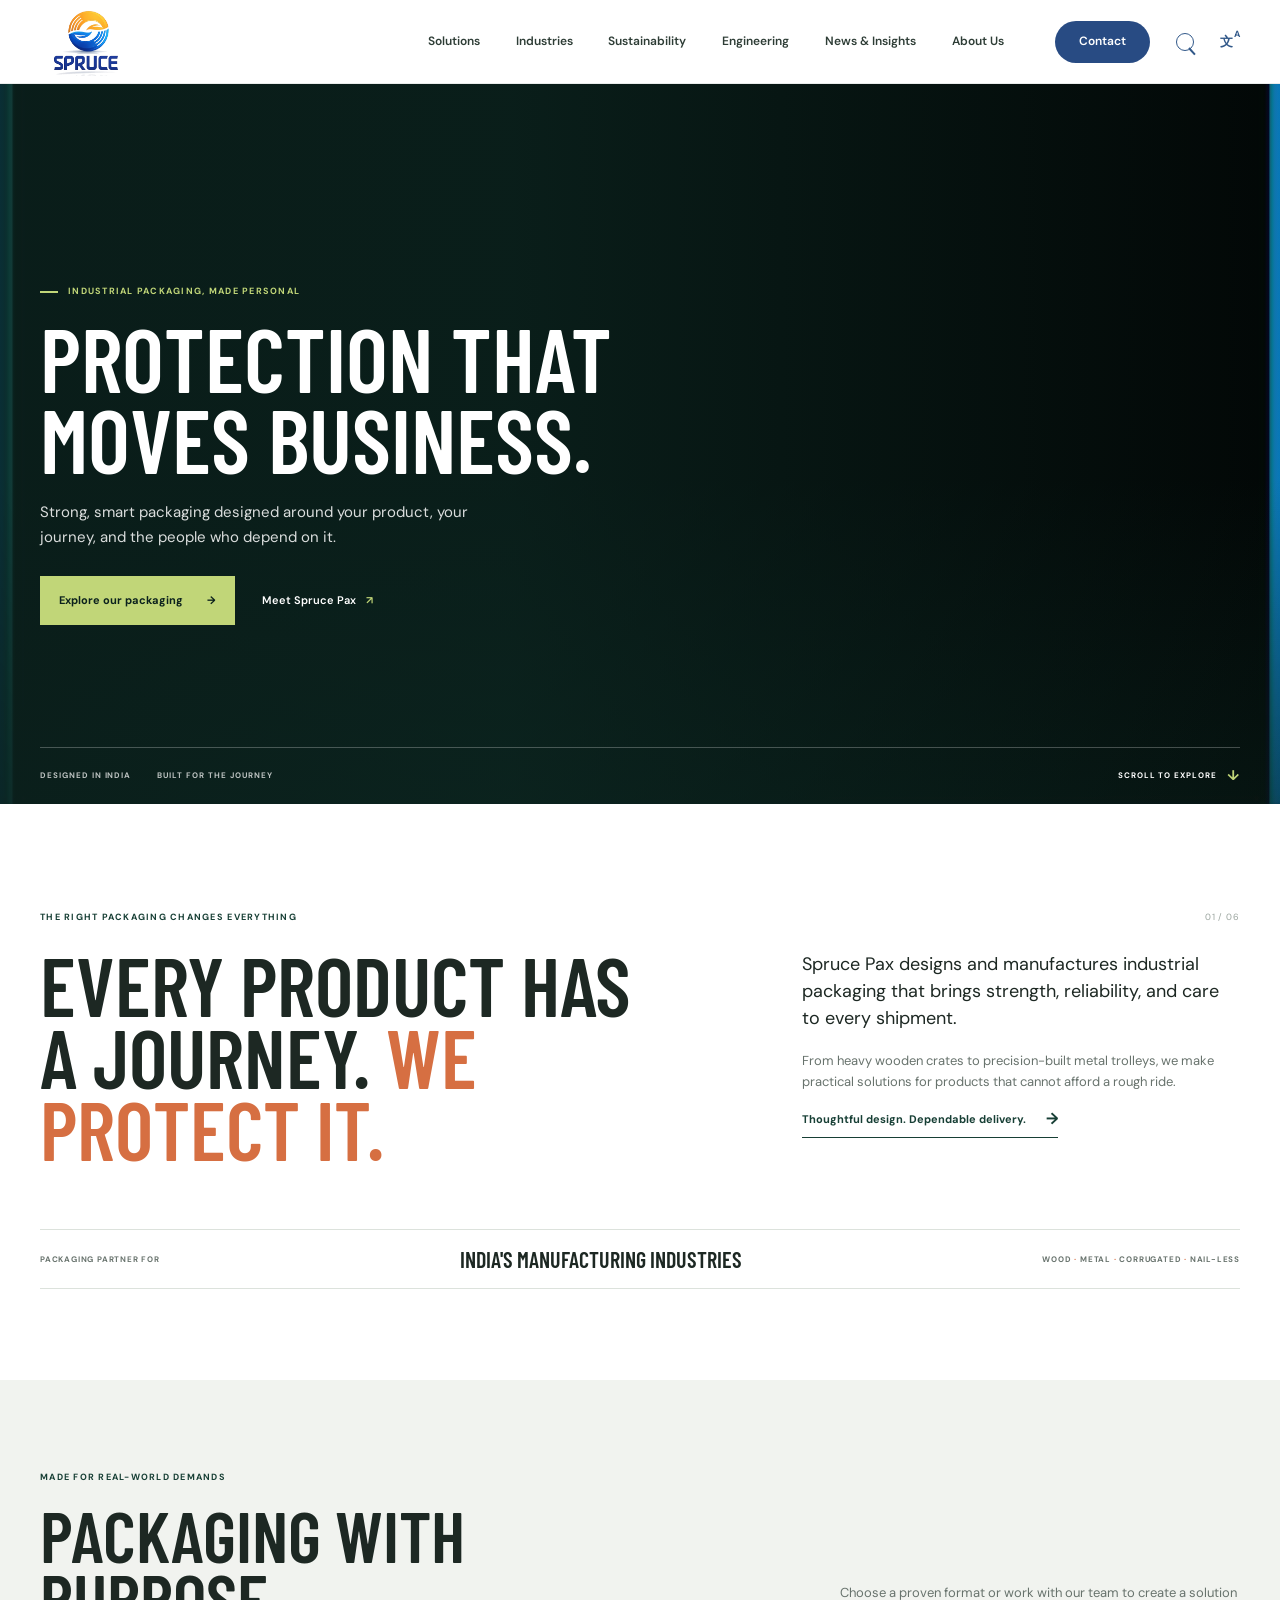
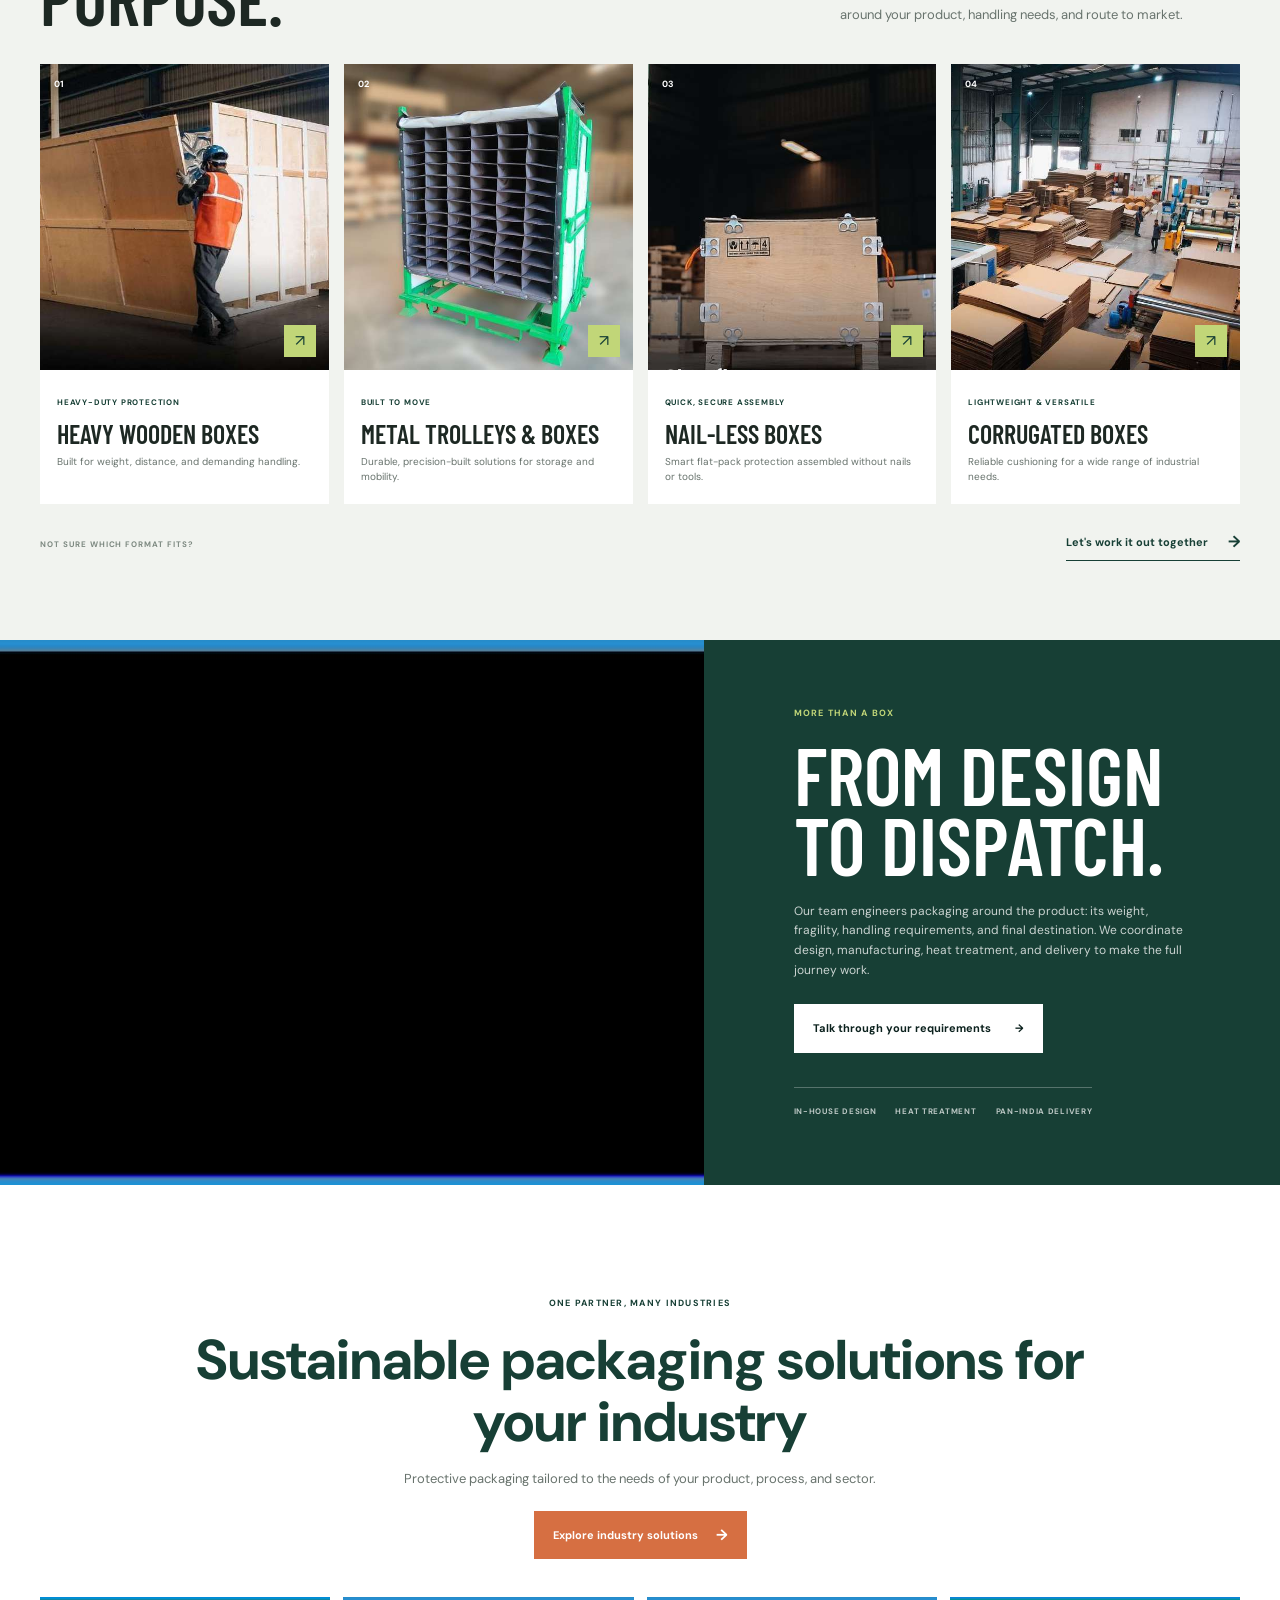
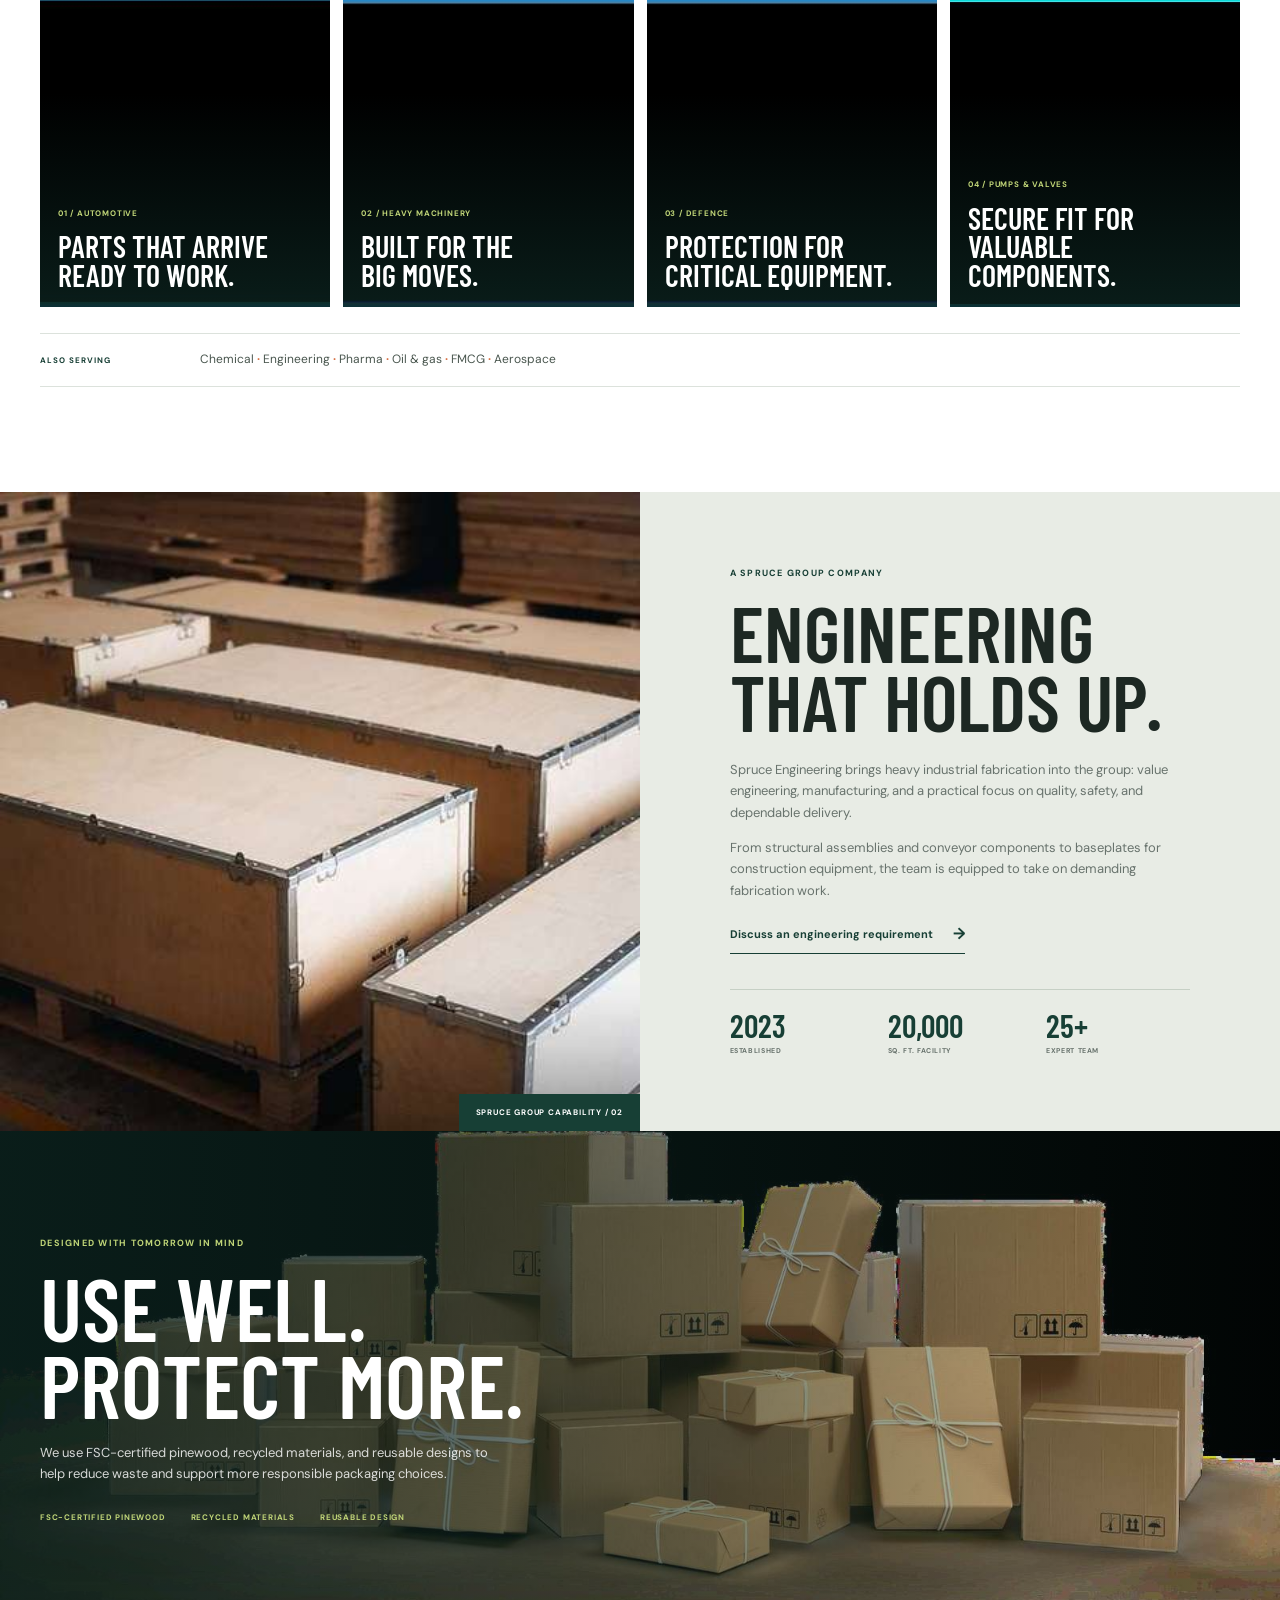
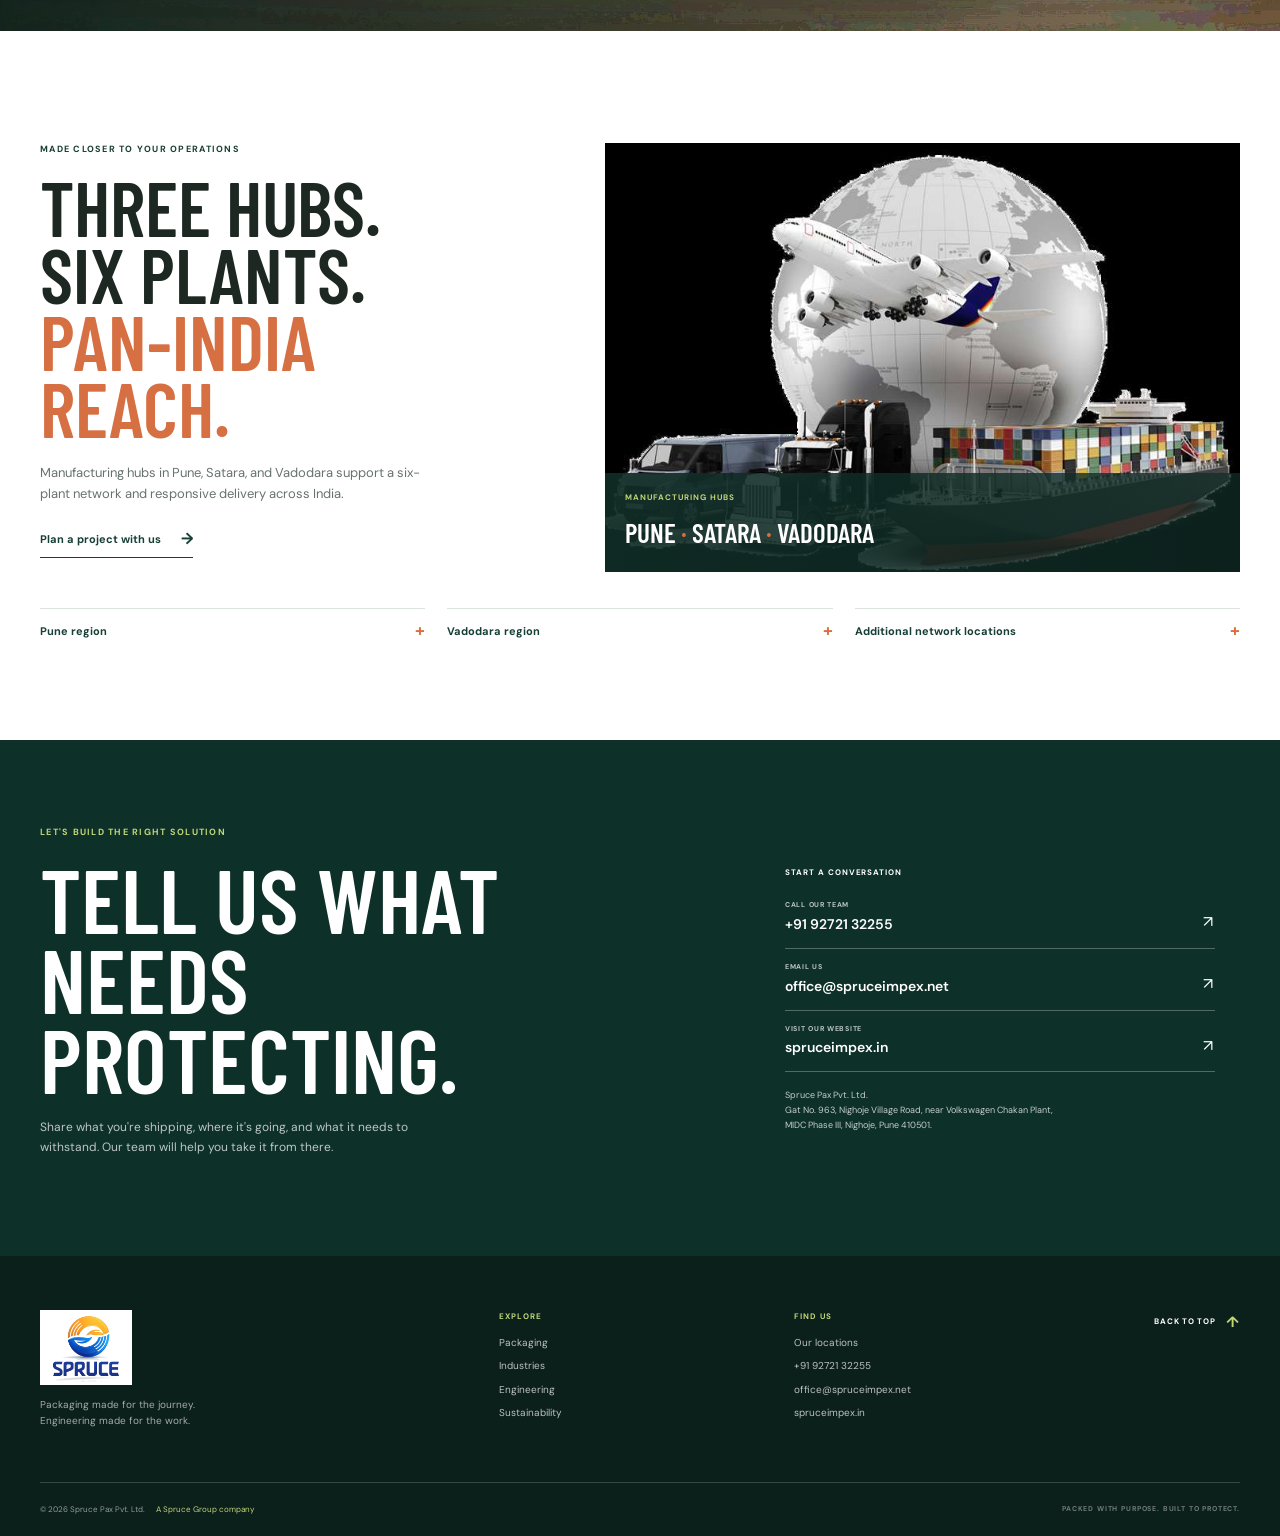
==== index.html @ d9005330 "Add Spruce Pax website" ====
<!doctype html>
<html lang="en">
  <head>
    <meta charset="utf-8">
    <meta name="viewport" content="width=device-width, initial-scale=1">
    <meta name="theme-color" content="#153e35">
    <meta name="description" content="Spruce Pax designs and manufactures strong, smart, sustainable industrial packaging for India's leading industries.">
    <title>Spruce Pax | Packaging that moves business</title>
    <link rel="preconnect" href="https://fonts.googleapis.com">
    <link rel="preconnect" href="https://fonts.gstatic.com" crossorigin>
    <link href="https://fonts.googleapis.com/css2?family=Barlow+Condensed:wght@500;600;700&family=DM+Sans:wght@400;500;600;700&display=swap" rel="stylesheet">
    <link rel="stylesheet" href="styles.css">
    <script src="script.js" defer></script>
  </head>
  <body>
    <header class="site-header">
      <a class="brand" href="#top" aria-label="Spruce Pax home"><img src="company-logo.png" alt="Spruce Pax"></a>
      <button class="menu-toggle" type="button" aria-label="Open navigation" aria-expanded="false" aria-controls="main-nav"><span></span><span></span></button>
      <nav class="main-nav" id="main-nav" aria-label="Main navigation">
        <a href="packaging.html">Solutions</a><a href="industries.html">Industries</a><a href="sustainability.html">Sustainability</a><a href="engineering.html">Engineering</a><a href="news-insights.html">News &amp; Insights</a><a href="about.html">About Us</a>
      </nav>
      <a class="header-cta" href="contact.html">Contact</a>
      <div class="header-extras">
        <details class="header-popover"><summary class="header-icon search-trigger" aria-label="Search" title="Search"></summary><div class="header-popover-panel"><label for="site-search">Search pages</label><input class="site-search-input" id="site-search" type="search" placeholder="Type to filter pages"><div class="search-results"><a href="packaging.html" data-search-result>Solutions</a><a href="industries.html" data-search-result>Industries</a><a href="sustainability.html" data-search-result>Sustainability</a><a href="engineering.html" data-search-result>Engineering</a><a href="news-insights.html" data-search-result>News &amp; Insights</a><a href="about.html" data-search-result>About Us</a><a href="contact.html" data-search-result>Contact</a></div></div></details>
        <details class="header-popover"><summary class="header-icon language-trigger" aria-label="Language options" title="Language"><span aria-hidden="true">&#25991;</span><sup>A</sup></summary><div class="header-popover-panel language-panel"><span aria-current="true">English</span></div></details>
      </div>
    </header>

    <main id="top">
      <section class="hero" aria-labelledby="hero-title">
        <img class="hero-image" src="assets/metal-packaging-1.jpg" alt="Industrial packaging in a manufacturing facility" fetchpriority="high">
        <div class="hero-overlay"></div>
        <div class="hero-content shell">
          <p class="eyebrow eyebrow-light"><span></span> INDUSTRIAL PACKAGING, MADE PERSONAL</p>
          <h1 id="hero-title">Protection that<br>moves business.</h1>
          <p class="hero-copy">Strong, smart packaging designed around your product, your journey, and the people who depend on it.</p>
          <div class="hero-actions"><a class="button button-lime" href="#products">Explore our packaging <span aria-hidden="true">&#8594;</span></a><a class="hero-text-link" href="#about">Meet Spruce Pax <span aria-hidden="true">&#8599;</span></a></div>
        </div>
        <div class="hero-foot shell"><span>DESIGNED IN INDIA</span><span>BUILT FOR THE JOURNEY</span><a href="#products" aria-label="Scroll to packaging">SCROLL TO EXPLORE <b aria-hidden="true">&#8595;</b></a></div>
      </section>

      <section class="intro-section shell" id="about">
        <div class="intro-kicker"><p class="eyebrow">THE RIGHT PACKAGING CHANGES EVERYTHING</p><span>01 / 06</span></div>
        <div class="intro-body">
          <h2>Every product has<br>a journey. <em>We protect it.</em></h2>
          <div class="intro-description"><p>Spruce Pax designs and manufactures industrial packaging that brings strength, reliability, and care to every shipment.</p><p>From heavy wooden crates to precision-built metal trolleys, we make practical solutions for products that cannot afford a rough ride.</p><a class="underlined-link" href="#engineering">Thoughtful design. Dependable delivery. <span aria-hidden="true">&#8594;</span></a></div>
        </div>
        <div class="intro-statline"><span>PACKAGING PARTNER FOR</span><strong>India's manufacturing industries</strong><span>WOOD <b>·</b> METAL <b>·</b> CORRUGATED <b>·</b> NAIL-LESS</span></div>
      </section>

      <section class="products-section" id="products">
        <div class="shell">
          <div class="section-heading"><div><p class="eyebrow">MADE FOR REAL-WORLD DEMANDS</p><h2>Packaging with<br>purpose.</h2></div><p>Choose a proven format or work with our team to create a solution around your product, handling needs, and route to market.</p></div>
          <div class="product-grid">
            <a class="product-card" href="#contact"><div class="product-image"><img src="assets/wood-boxes.jpg" alt="Heavy wooden industrial packaging" loading="lazy"><span class="product-count">01</span><span class="product-arrow" aria-hidden="true">&#8599;</span></div><div class="product-meta"><span>HEAVY-DUTY PROTECTION</span><h3>Heavy wooden boxes</h3><p>Built for weight, distance, and demanding handling.</p></div></a>
            <a class="product-card" href="#contact"><div class="product-image"><img src="assets/metal-trolleys.jpg" alt="Metal fabricated packaging trolley" loading="lazy"><span class="product-count">02</span><span class="product-arrow" aria-hidden="true">&#8599;</span></div><div class="product-meta"><span>BUILT TO MOVE</span><h3>Metal trolleys &amp; boxes</h3><p>Durable, precision-built solutions for storage and mobility.</p></div></a>
            <a class="product-card" href="#contact"><div class="product-image"><img src="assets/nailless-boxes.jpg" alt="Nail-less export packaging" loading="lazy"><span class="product-count">03</span><span class="product-arrow" aria-hidden="true">&#8599;</span></div><div class="product-meta"><span>QUICK, SECURE ASSEMBLY</span><h3>Nail-less boxes</h3><p>Smart flat-pack protection assembled without nails or tools.</p></div></a>
            <a class="product-card" href="#contact"><div class="product-image"><img src="assets/corrugated-boxes.jpg" alt="Protective corrugated packaging" loading="lazy"><span class="product-count">04</span><span class="product-arrow" aria-hidden="true">&#8599;</span></div><div class="product-meta"><span>LIGHTWEIGHT &amp; VERSATILE</span><h3>Corrugated boxes</h3><p>Reliable cushioning for a wide range of industrial needs.</p></div></a>
          </div>
          <div class="product-bottom"><span>NOT SURE WHICH FORMAT FITS?</span><a class="underlined-link" href="#contact">Let's work it out together <span aria-hidden="true">&#8594;</span></a></div>
        </div>
      </section>

      <section class="capability-band">
        <div class="capability-image"><img src="assets/automation-packaging.jpg" alt="Industrial packaging for automation equipment" loading="lazy"></div>
        <div class="capability-content"><p class="eyebrow eyebrow-light">MORE THAN A BOX</p><h2>From design<br>to dispatch.</h2><p>Our team engineers packaging around the product: its weight, fragility, handling requirements, and final destination. We coordinate design, manufacturing, heat treatment, and delivery to make the full journey work.</p><a class="button button-light" href="#contact">Talk through your requirements <span aria-hidden="true">&#8594;</span></a><div class="capability-tags"><span>IN-HOUSE DESIGN</span><span>HEAT TREATMENT</span><span>PAN-INDIA DELIVERY</span></div></div>
      </section>

      <section class="industries-section shell" id="industries">
        <div class="industry-intro"><p class="eyebrow">ONE PARTNER, MANY INDUSTRIES</p><h2>Sustainable packaging solutions for your industry</h2><p>Protective packaging tailored to the needs of your product, process, and sector.</p><a class="industry-cta" href="#industry-cards">Explore industry solutions <span aria-hidden="true">&#8594;</span></a></div>
        <div class="industry-grid" id="industry-cards">
          <article class="industry-card"><img src="assets/metal-packaging-1.jpg" alt="Protective industrial packaging" loading="lazy"><div><span>01 / AUTOMOTIVE</span><h3>Parts that arrive<br>ready to work.</h3></div></article>
          <article class="industry-card"><img src="assets/heavy-machine-packaging.jpg" alt="Heavy machine packaging and skid" loading="lazy"><div><span>02 / HEAVY MACHINERY</span><h3>Built for the<br>big moves.</h3></div></article>
          <article class="industry-card"><img src="assets/defence-packaging.jpg" alt="Protective packaging for sensitive equipment" loading="lazy"><div><span>03 / DEFENCE</span><h3>Protection for<br>critical equipment.</h3></div></article>
          <article class="industry-card"><img src="assets/metal-packaging-2.jpg" alt="Industrial metal packaging application" loading="lazy"><div><span>04 / PUMPS &amp; VALVES</span><h3>Secure fit for<br>valuable components.</h3></div></article>
        </div>
        <div class="industry-list"><span>ALSO SERVING</span><p>Chemical <b>·</b> Engineering <b>·</b> Pharma <b>·</b> Oil &amp; gas <b>·</b> FMCG <b>·</b> Aerospace</p></div>
      </section>

      <section class="engineering-section" id="engineering">
        <div class="engineering-photo"><img src="assets/manufacturing-unit.jpg" alt="Spruce engineering and manufacturing capability" loading="lazy"><span>SPRUCE GROUP CAPABILITY / 02</span></div>
        <div class="engineering-copy"><p class="eyebrow">A SPRUCE GROUP COMPANY</p><h2>Engineering<br>that holds up.</h2><p>Spruce Engineering brings heavy industrial fabrication into the group: value engineering, manufacturing, and a practical focus on quality, safety, and dependable delivery.</p><p>From structural assemblies and conveyor components to baseplates for construction equipment, the team is equipped to take on demanding fabrication work.</p><a class="underlined-link" href="#contact">Discuss an engineering requirement <span aria-hidden="true">&#8594;</span></a><div class="engineering-stats"><div><strong>2023</strong><span>ESTABLISHED</span></div><div><strong>20,000</strong><span>SQ. FT. FACILITY</span></div><div><strong>25+</strong><span>EXPERT TEAM</span></div></div></div>
      </section>

      <section class="sustainability-section" id="sustainability">
        <img src="assets/sustainability.jpg" alt="Sustainable material and forestry landscape" loading="lazy"><div class="sustainability-shade"></div>
        <div class="sustainability-content shell"><p class="eyebrow eyebrow-light">DESIGNED WITH TOMORROW IN MIND</p><h2>Use well.<br>Protect more.</h2><p>We use FSC-certified pinewood, recycled materials, and reusable designs to help reduce waste and support more responsible packaging choices.</p><div class="sustainability-points"><span>FSC-CERTIFIED PINEWOOD</span><span>RECYCLED MATERIALS</span><span>REUSABLE DESIGN</span></div></div>
      </section>

      <section class="network-section shell" id="locations">
        <div class="network-copy"><p class="eyebrow">MADE CLOSER TO YOUR OPERATIONS</p><h2>Three hubs.<br>Six plants.<br><em>Pan-India reach.</em></h2><p>Manufacturing hubs in Pune, Satara, and Vadodara support a six-plant network and responsive delivery across India.</p><a class="underlined-link" href="#contact">Plan a project with us <span aria-hidden="true">&#8594;</span></a></div>
        <div class="network-visual"><img src="assets/factory-map.jpg" alt="Spruce Pax manufacturing and delivery network in India" loading="lazy"><div class="network-caption"><span>MANUFACTURING HUBS</span><strong>Pune <i>·</i> Satara <i>·</i> Vadodara</strong></div></div>
        <div class="location-details"><details><summary>Pune region <span>+</span></summary><p>Chakan and Nighoje facilities support wooden and nail-less packaging, including corrugated boxes.</p></details><details><summary>Vadodara region <span>+</span></summary><p>Maswad Industrial Estate, Halol, Gujarat.</p></details><details><summary>Additional network locations <span>+</span></summary><p>Facilities in Ambethan, Chakan; MIDC Bhamboli, Chakan; Nashik; and Kundal, Sangli.</p></details></div>
      </section>

      <section class="contact-section" id="contact">
        <div class="contact-inner shell">
          <div class="contact-heading"><p class="eyebrow eyebrow-light">LET'S BUILD THE RIGHT SOLUTION</p><h2>Tell us what<br>needs protecting.</h2><p>Share what you're shipping, where it's going, and what it needs to withstand. Our team will help you take it from there.</p></div>
          <div class="contact-card">
            <span class="contact-card-label">START A CONVERSATION</span>
            <a class="contact-method" href="tel:+919272132255"><small>CALL OUR TEAM</small><strong>+91 92721 32255</strong><span aria-hidden="true">&#8599;</span></a>
            <a class="contact-method" href="mailto:office@spruceimpex.net"><small>EMAIL US</small><strong>office@spruceimpex.net</strong><span aria-hidden="true">&#8599;</span></a>
            <a class="contact-method" href="https://www.spruceimpex.in" target="_blank" rel="noreferrer"><small>VISIT OUR WEBSITE</small><strong>spruceimpex.in</strong><span aria-hidden="true">&#8599;</span></a>
            <p class="office-address">Spruce Pax Pvt. Ltd.<br>Gat No. 963, Nighoje Village Road, near Volkswagen Chakan Plant,<br>MIDC Phase III, Nighoje, Pune 410501.</p>
          </div>
        </div>
      </section>
    </main>

    <footer class="site-footer"><div class="footer-main shell"><div class="footer-brand"><a href="#top" aria-label="Spruce Pax home"><img src="company-logo.png" alt="Spruce Pax"></a><p>Packaging made for the journey.<br>Engineering made for the work.</p></div><div class="footer-links"><span>EXPLORE</span><a href="#products">Packaging</a><a href="#industries">Industries</a><a href="#engineering">Engineering</a><a href="#sustainability">Sustainability</a></div><div class="footer-links"><span>FIND US</span><a href="#locations">Our locations</a><a href="tel:+919272132255">+91 92721 32255</a><a href="mailto:office@spruceimpex.net">office@spruceimpex.net</a><a href="https://www.spruceimpex.in" target="_blank" rel="noreferrer">spruceimpex.in</a></div><a class="back-top" href="#top">BACK TO TOP <span aria-hidden="true">&#8593;</span></a></div><div class="footer-bottom shell"><span>© <span id="year">2026</span> Spruce Pax Pvt. Ltd. <i>A Spruce Group company</i></span><span>PACKED WITH PURPOSE. BUILT TO PROTECT.</span></div></footer>
  </body>
</html>
---- styles.css ----
:root {
  --forest: #173f35;
  --forest-dark: #102c26;
  --forest-deep: #0b211d;
  --leaf: #c1d678;
  --orange: #d66f42;
  --ink: #1d2823;
  --muted: #68736d;
  --line: #dce2dc;
  --mist: #f1f3ef;
  --white: #fff;
  --display: "Barlow Condensed", Impact, sans-serif;
  --body: "DM Sans", "Segoe UI", sans-serif;
}

* { box-sizing: border-box; }
html { scroll-behavior: smooth; scroll-padding-top: 85px; }
body { margin: 0; color: var(--ink); background: var(--white); font-family: var(--body); font-size: 15px; line-height: 1.65; }
a { color: inherit; text-decoration: none; }
button { font: inherit; }
img { display: block; max-width: 100%; }
.shell { width: min(1240px, calc(100% - 80px)); margin-inline: auto; }
.site-header { position: sticky; z-index: 20; top: 0; display: flex; height: 84px; align-items: center; padding-inline: max(40px, calc((100vw - 1340px) / 2)); background: rgb(255 255 255 / 96%); border-bottom: 1px solid rgb(16 44 38 / 9%); backdrop-filter: blur(14px); transition: transform .28s ease; }
.site-header.is-hidden { pointer-events: none; transform: translateY(calc(-100% - 1px)); }
.site-header:focus-within { transform: translateY(0); }
.brand { display: flex; width: 92px; height: 68px; flex: 0 0 auto; align-items: center; }
.brand img { width: 100%; height: 100%; object-fit: contain; }
.main-nav { display: flex; align-items: center; gap: clamp(20px, 2.8vw, 42px); margin-left: auto; }
.main-nav a { color: #2e3d36; font-size: 12px; font-weight: 600; transition: color .2s; }
.main-nav a:hover { color: var(--orange); }
.header-cta { display: inline-flex; min-height: 42px; align-items: center; gap: 18px; margin-left: clamp(23px, 4vw, 58px); padding: 0 24px; border-radius: 24px; color: white; background: #284b83; font-size: 12px; font-weight: 600; transition: background .2s; }
.header-cta:hover { background: var(--orange); }
.header-cta span { font-size: 15px; }
.header-extras { display: flex; align-items: center; gap: 13px; margin-left: 21px; }
.header-popover { position: relative; flex: 0 0 auto; }
.header-icon { position: relative; display: grid; width: 28px; height: 36px; place-items: center; padding: 0; border: 0; color: #315889; background: transparent; cursor: pointer; list-style: none; }
.header-icon::-webkit-details-marker { display: none; }
.search-trigger::before { width: 16px; height: 16px; border: 1.8px solid currentColor; border-radius: 50%; content: ""; }
.search-trigger::after { position: absolute; top: 23px; left: 18px; width: 9px; height: 1.8px; background: currentColor; content: ""; transform: rotate(48deg); transform-origin: left center; }
.language-trigger { font-size: 14px; font-weight: 700; }
.language-trigger > span { font-size: 13px; }
.language-trigger sup { position: absolute; top: 3px; right: 0; font-size: 9px; }
.header-popover-panel { position: absolute; z-index: 30; top: calc(100% + 9px); right: 0; width: min(300px, calc(100vw - 32px)); padding: 15px; color: var(--ink); background: white; box-shadow: 0 12px 32px rgb(16 44 38 / 18%); }
.header-popover-panel label { display: block; margin-bottom: 7px; color: var(--forest); font-size: 10px; font-weight: 700; }
.site-search-input { width: 100%; height: 38px; padding: 0 10px; border: 1px solid var(--line); border-radius: 0; outline-color: var(--forest); color: var(--ink); font-size: 12px; }
.search-results { display: grid; margin-top: 8px; }
.search-results a, .language-panel > span { padding: 7px 4px; border-bottom: 1px solid var(--line); color: #2e3d36; font-size: 11px; }
.search-results a:hover { color: var(--orange); }
.search-results a[hidden] { display: none; }
.language-panel { width: 145px; }
.language-panel > span { display: block; border: 0; color: var(--forest); font-weight: 700; }
.menu-toggle { display: none; }
.hero { position: relative; display: flex; min-height: 610px; height: min(720px, calc(100svh - 84px)); flex-direction: column; justify-content: center; overflow: hidden; color: white; background: var(--forest-dark); }
.hero-image, .hero-overlay { position: absolute; inset: 0; width: 100%; height: 100%; }
.hero-image { object-fit: cover; object-position: center 52%; animation: hero-scale 1.2s ease-out both; }
.hero-overlay { background: linear-gradient(90deg, rgb(11 33 29 / 88%) 0%, rgb(14 44 38 / 68%) 40%, rgb(14 44 38 / 17%) 100%), linear-gradient(0deg, rgb(8 27 23 / 55%), transparent 45%); }
.hero-content { position: relative; z-index: 1; padding-top: 22px; animation: enter .7s .12s both; }
.eyebrow { display: flex; align-items: center; gap: 10px; margin: 0 0 19px; color: var(--forest); font-size: 9px; font-weight: 700; letter-spacing: .14em; line-height: 1.4; }
.eyebrow-light { color: var(--leaf); }
.eyebrow > span { width: 18px; height: 2px; background: currentColor; }
h1, h2, h3, p { margin-top: 0; }
h1, h2, h3 { letter-spacing: 0; }
.hero h1 { max-width: 980px; margin-bottom: 22px; font-family: var(--display); font-size: clamp(64px, 7vw, 96px); font-weight: 600; line-height: .9; text-transform: uppercase; white-space: nowrap; }
.hero-copy { max-width: 480px; margin-bottom: 26px; color: rgb(255 255 255 / 85%); font-size: 15px; }
.hero-actions { display: flex; align-items: center; gap: 27px; }
.button { display: inline-flex; min-height: 49px; align-items: center; justify-content: center; gap: 24px; padding: 0 19px; font-size: 11px; font-weight: 700; transition: background .2s, color .2s, transform .2s; }
.button:hover { transform: translateY(-2px); }
.button-lime { color: var(--forest-deep); background: var(--leaf); }
.button-lime:hover { background: white; }
.hero-text-link { color: white; font-size: 11px; font-weight: 600; }
.hero-text-link span { margin-left: 7px; color: var(--leaf); }
.hero-foot { position: absolute; right: 0; bottom: 0; left: 0; z-index: 1; display: flex; min-height: 57px; align-items: center; gap: 26px; border-top: 1px solid rgb(255 255 255 / 25%); color: rgb(255 255 255 / 73%); font-size: 8px; font-weight: 700; letter-spacing: .12em; }
.hero-foot a { display: flex; align-items: center; gap: 10px; margin-left: auto; color: white; }
.hero-foot b { color: var(--leaf); font-size: 14px; }
.intro-section { padding-block: 106px 91px; }
.intro-kicker { display: flex; align-items: center; justify-content: space-between; margin-bottom: 23px; }
.intro-kicker .eyebrow { margin: 0; }
.intro-kicker > span { color: #9aa49e; font-size: 9px; letter-spacing: .1em; }
.intro-body { display: grid; grid-template-columns: 1.08fr .75fr; gap: 11%; align-items: start; }
.intro-body h2, .section-heading h2, .capability-content h2, .engineering-copy h2, .sustainability-content h2, .network-copy h2, .contact-heading h2 { margin-bottom: 0; font-family: var(--display); font-size: clamp(54px, 6.5vw, 82px); font-weight: 600; line-height: .88; text-transform: uppercase; }
.intro-body h2 em, .network-copy h2 em { color: var(--orange); font-style: normal; }
.intro-description { max-width: 480px; padding-top: 3px; }
.intro-description p, .section-heading > p, .network-copy > p:not(.eyebrow), .engineering-copy > p:not(.eyebrow) { color: var(--muted); font-size: 13px; }
.intro-description p:first-child { color: var(--ink); font-size: 18px; line-height: 1.5; }
.underlined-link { display: inline-flex; align-items: center; gap: 20px; padding-bottom: 5px; border-bottom: 1px solid var(--forest); color: var(--forest); font-size: 11px; font-weight: 700; }
.underlined-link span { font-size: 16px; transition: transform .2s; }
.underlined-link:hover span { transform: translateX(5px); }
.intro-statline { display: flex; min-height: 60px; align-items: center; justify-content: space-between; gap: 18px; margin-top: 65px; border-top: 1px solid var(--line); border-bottom: 1px solid var(--line); }
.intro-statline span { color: var(--muted); font-size: 8px; font-weight: 700; letter-spacing: .1em; }
.intro-statline strong { font-family: var(--display); font-size: 22px; font-weight: 600; text-transform: uppercase; }
.intro-statline b, .industry-list b { color: var(--orange); }
.products-section { padding-block: 91px 79px; background: var(--mist); }
.section-heading { display: flex; align-items: end; justify-content: space-between; gap: 40px; margin-bottom: 35px; }
.section-heading h2 { font-size: clamp(50px, 5.6vw, 72px); }
.section-heading > p { max-width: 400px; margin: 0 0 4px; }
.product-grid { display: grid; grid-template-columns: repeat(4, minmax(0, 1fr)); gap: 15px; }
.product-card { min-width: 0; background: white; transition: transform .25s, box-shadow .25s; }
.product-card:hover { transform: translateY(-5px); box-shadow: 0 15px 34px rgb(20 51 40 / 12%); }
.product-image { position: relative; height: clamp(210px, 24vw, 306px); overflow: hidden; background: #e5e8e3; }
.product-image img { width: 100%; height: 100%; object-fit: cover; transition: transform .45s; }
.product-card:hover .product-image img { transform: scale(1.04); }
.product-count { position: absolute; top: 13px; left: 14px; color: white; font-size: 9px; font-weight: 700; text-shadow: 0 1px 6px rgb(0 0 0 / 45%); }
.product-arrow { position: absolute; right: 13px; bottom: 13px; display: grid; width: 32px; height: 32px; place-items: center; color: var(--forest); background: var(--leaf); font-size: 16px; }
.product-meta { padding: 18px 17px 20px; }
.product-meta > span { color: var(--forest); font-size: 8px; font-weight: 700; letter-spacing: .1em; }
.product-meta h3 { margin: 8px 0 7px; font-family: var(--display); font-size: 26px; font-weight: 600; line-height: 1; text-transform: uppercase; }
.product-meta p { margin: 0; color: var(--muted); font-size: 10px; line-height: 1.5; }
.product-bottom { display: flex; align-items: center; justify-content: space-between; margin-top: 25px; }
.product-bottom > span { color: #7d8981; font-size: 8px; font-weight: 700; letter-spacing: .12em; }
.capability-band { display: grid; min-height: 540px; grid-template-columns: 1.1fr .9fr; color: white; background: var(--forest); }
.capability-image { min-height: 540px; overflow: hidden; background: #39473e; }
.capability-image img { width: 100%; height: 100%; object-fit: cover; }
.capability-content { display: flex; flex-direction: column; align-items: flex-start; justify-content: center; padding: 67px clamp(38px, 7vw, 104px); }
.capability-content h2 { margin-bottom: 22px; font-size: clamp(58px, 6.5vw, 80px); }
.capability-content > p:not(.eyebrow) { max-width: 420px; margin-bottom: 23px; color: rgb(255 255 255 / 77%); font-size: 12px; }
.button-light { color: var(--forest-deep); background: white; }
.button-light:hover { background: var(--leaf); }
.capability-tags { display: flex; flex-wrap: wrap; gap: 9px 19px; margin-top: 34px; padding-top: 17px; border-top: 1px solid rgb(255 255 255 / 27%); }
.capability-tags span { color: rgb(255 255 255 / 71%); font-size: 8px; font-weight: 700; letter-spacing: .09em; }
.industries-section { padding-block: 112px 105px; }
.industry-intro { max-width: 900px; margin: 0 auto 38px; text-align: center; }
.industry-intro .eyebrow { justify-content: center; }
.industry-intro h2 { max-width: 900px; margin: 0 auto; color: var(--forest); font-family: var(--body); font-size: clamp(34px, 4.4vw, 56px); font-weight: 700; line-height: 1.12; text-transform: none; }
.industry-intro > p:not(.eyebrow) { margin: 14px 0 0; color: var(--muted); font-size: 13px; }
.industry-cta { display: inline-flex; min-height: 48px; align-items: center; gap: 18px; margin-top: 22px; padding: 0 19px; color: white; background: var(--orange); font-size: 11px; font-weight: 700; transition: background .2s, transform .2s; }
.industry-cta:hover { transform: translateY(-2px); background: var(--forest); }
.industry-cta span { font-size: 15px; }
.industry-grid { display: grid; grid-template-columns: repeat(4, minmax(0, 1fr)); gap: 13px; }
.industry-card { position: relative; min-height: 310px; overflow: hidden; color: white; background: var(--forest-dark); }
.industry-card::after { position: absolute; inset: 0; background: linear-gradient(0deg, rgb(11 33 29 / 86%), transparent 69%); content: ""; }
.industry-card img { position: absolute; inset: 0; width: 100%; height: 100%; object-fit: cover; transition: transform .5s; }
.industry-card:hover img { transform: scale(1.045); }
.industry-card > div { position: absolute; z-index: 1; right: 18px; bottom: 18px; left: 18px; }
.industry-card span { color: var(--leaf); font-size: 8px; font-weight: 700; letter-spacing: .1em; }
.industry-card h3 { margin: 9px 0 0; font-family: var(--display); font-size: 30px; font-weight: 600; line-height: .95; text-transform: uppercase; }
.industry-list { display: grid; grid-template-columns: 140px 1fr; gap: 20px; align-items: center; margin-top: 26px; padding: 16px 0; border-top: 1px solid var(--line); border-bottom: 1px solid var(--line); }
.industry-list > span { color: var(--forest); font-size: 8px; font-weight: 700; letter-spacing: .12em; }
.industry-list p { margin: 0; color: #49564e; font-size: 12px; }
.engineering-section { display: grid; min-height: 550px; grid-template-columns: 1fr 1fr; background: #e8ece5; }
.engineering-photo { position: relative; min-height: 550px; overflow: hidden; background: #d0d8d0; }
.engineering-photo img { width: 100%; height: 100%; object-fit: cover; }
.engineering-photo > span { position: absolute; right: 0; bottom: 0; padding: 12px 17px; color: white; background: var(--forest); font-size: 8px; font-weight: 700; letter-spacing: .1em; }
.engineering-copy { align-self: center; max-width: 650px; padding: 65px clamp(34px, 7vw, 100px); }
.engineering-copy h2 { margin-bottom: 23px; font-size: clamp(58px, 6.3vw, 78px); }
.engineering-copy > p:not(.eyebrow) { margin-bottom: 14px; }
.engineering-copy .underlined-link { margin-top: 6px; }
.engineering-stats { display: grid; grid-template-columns: repeat(3, 1fr); gap: 14px; margin-top: 35px; padding-top: 19px; border-top: 1px solid #c6d0c5; }
.engineering-stats div { display: flex; flex-direction: column; gap: 4px; }
.engineering-stats strong { color: var(--forest); font-family: var(--display); font-size: 32px; font-weight: 600; line-height: 1; }
.engineering-stats span { color: var(--muted); font-size: 7px; font-weight: 700; letter-spacing: .09em; }
.sustainability-section { position: relative; display: flex; min-height: 500px; align-items: center; overflow: hidden; color: white; background: var(--forest-dark); }
.sustainability-section > img, .sustainability-shade { position: absolute; inset: 0; width: 100%; height: 100%; }
.sustainability-section > img { object-fit: cover; object-position: center 48%; }
.sustainability-shade { background: linear-gradient(90deg, rgb(11 33 29 / 88%), rgb(11 33 29 / 54%) 55%, rgb(11 33 29 / 14%)); }
.sustainability-content { position: relative; z-index: 1; padding-block: 70px; }
.sustainability-content h2 { margin-bottom: 18px; font-size: clamp(61px, 7vw, 88px); }
.sustainability-content > p:not(.eyebrow) { max-width: 460px; color: rgb(255 255 255 / 82%); font-size: 13px; }
.sustainability-points { display: flex; flex-wrap: wrap; gap: 10px 25px; margin-top: 27px; }
.sustainability-points span { color: var(--leaf); font-size: 8px; font-weight: 700; letter-spacing: .1em; }
.network-section { display: grid; grid-template-columns: .85fr 1.15fr; gap: 24px 8%; padding-block: 112px 100px; }
.network-copy h2 { margin-bottom: 20px; font-size: clamp(56px, 6vw, 76px); }
.network-copy > p:not(.eyebrow) { max-width: 390px; margin-bottom: 21px; }
.network-visual { position: relative; min-height: 330px; overflow: hidden; background: #e7ece8; }
.network-visual > img { width: 100%; height: 100%; min-height: 330px; object-fit: cover; }
.network-caption { position: absolute; right: 0; bottom: 0; left: 0; display: flex; flex-direction: column; gap: 5px; padding: 18px 20px; color: white; background: linear-gradient(90deg, rgb(16 44 38 / 93%), rgb(16 44 38 / 74%)); }
.network-caption span { color: var(--leaf); font-size: 8px; font-weight: 700; letter-spacing: .12em; }
.network-caption strong { font-family: var(--display); font-size: 27px; font-weight: 600; text-transform: uppercase; }
.network-caption i { color: var(--orange); font-style: normal; }
.location-details { grid-column: 1 / -1; display: grid; grid-template-columns: repeat(3, 1fr); gap: 22px; margin-top: 12px; }
.location-details details { padding-top: 13px; border-top: 1px solid var(--line); }
.location-details summary { display: flex; justify-content: space-between; gap: 15px; color: var(--forest); font-size: 11px; font-weight: 700; cursor: pointer; list-style: none; }
.location-details summary::-webkit-details-marker { display: none; }
.location-details summary span { color: var(--orange); font-size: 17px; line-height: 1; transition: transform .2s; }
.location-details details[open] summary span { transform: rotate(45deg); }
.location-details details p { margin: 11px 0 0; color: var(--muted); font-size: 10px; }
.contact-section { padding-block: 86px; color: white; background: #0d3028; }
.contact-inner { display: grid; grid-template-columns: 1fr .8fr; gap: 10%; align-items: center; }
.contact-heading h2 { margin-bottom: 20px; font-size: clamp(60px, 7.3vw, 91px); }
.contact-heading > p:not(.eyebrow) { max-width: 420px; color: rgb(255 255 255 / 73%); font-size: 12px; }
.contact-card { padding: 23px 25px 20px; color: white; background: transparent; }
.contact-card-label { display: block; margin-bottom: 8px; color: white; font-size: 8px; font-weight: 700; letter-spacing: .12em; }
.contact-method { position: relative; display: flex; flex-direction: column; gap: 2px; padding-block: 12px; border-bottom: 1px solid rgb(255 255 255 / 28%); }
.contact-method small { color: rgb(255 255 255 / 72%); font-size: 7px; font-weight: 700; letter-spacing: .1em; }
.contact-method strong { padding-right: 30px; color: white; font-size: 14px; font-weight: 600; overflow-wrap: anywhere; }
.contact-method > span { position: absolute; top: 22px; right: 2px; color: white; font-size: 16px; }
.office-address { margin: 16px 0 0; color: rgb(255 255 255 / 76%); font-size: 9px; line-height: 1.65; }
.site-footer { color: white; background: #0b1f1b; }
.footer-main { display: grid; grid-template-columns: 1.3fr .8fr 1fr auto; gap: 32px; align-items: start; padding-block: 54px 42px; }
.footer-brand > a { display: grid; width: 92px; height: 75px; place-items: center; margin-bottom: 12px; background: white; }
.footer-brand > a img { max-width: 85px; max-height: 69px; object-fit: contain; }
.footer-brand p { color: rgb(255 255 255 / 63%); font-size: 10px; }
.footer-links { display: flex; flex-direction: column; gap: 7px; }
.footer-links > span { margin-bottom: 5px; color: var(--leaf); font-size: 8px; font-weight: 700; letter-spacing: .12em; }
.footer-links a { width: fit-content; color: rgb(255 255 255 / 73%); font-size: 10px; }
.footer-links a:hover { color: var(--leaf); }
.back-top { display: inline-flex; align-items: center; gap: 11px; color: white; font-size: 8px; font-weight: 700; letter-spacing: .09em; }
.back-top span { color: var(--leaf); font-size: 15px; }
.footer-bottom { display: flex; min-height: 54px; align-items: center; justify-content: space-between; gap: 15px; border-top: 1px solid rgb(255 255 255 / 18%); color: rgb(255 255 255 / 56%); font-size: 8px; }
.footer-bottom i { margin-left: 9px; color: var(--leaf); font-style: normal; }
.footer-bottom > span:last-child { color: rgb(255 255 255 / 42%); font-size: 7px; font-weight: 700; letter-spacing: .12em; }
.reveal { opacity: 0; transform: translateY(18px); transition: opacity .65s ease, transform .65s ease; }
.reveal.is-visible { opacity: 1; transform: translateY(0); }
@keyframes enter { from { opacity: 0; transform: translateY(15px); } to { opacity: 1; transform: translateY(0); } }
@keyframes hero-scale { from { transform: scale(1.04); } to { transform: scale(1); } }

@media (max-width: 1000px) {
  .shell { width: calc(100% - 56px); }
  .site-header { padding-inline: 28px; }
  .main-nav { gap: 17px; }
  .main-nav a { font-size: 10px; }
  .header-cta { margin-left: 22px; padding-inline: 12px; font-size: 10px; }
  .header-extras { gap: 7px; margin-left: 9px; }
  .header-cta { margin-left: 14px; }
  .hero { min-height: 530px; }
  .product-grid { grid-template-columns: repeat(2, minmax(0, 1fr)); }
  .product-image { height: clamp(230px, 32vw, 330px); }
  .industry-card { min-height: 260px; }
  .engineering-copy { padding-inline: 40px; }
  .engineering-stats { gap: 9px; }
  .engineering-stats strong { font-size: 27px; }
  .network-section { gap: 24px 5%; }
  .footer-main { grid-template-columns: 1.1fr .8fr 1fr; }
  .back-top { grid-column: 1 / -1; }
}
@media (max-width: 680px) {
  body { font-size: 14px; }
  .shell { width: calc(100% - 40px); }
  .site-header { height: 70px; padding-inline: 20px; }
  .brand { width: 76px; height: 60px; }
  .menu-toggle { display: flex; width: 40px; height: 40px; flex-direction: column; justify-content: center; align-items: center; gap: 6px; margin-left: auto; border: 1px solid #b8c3bb; border-radius: 0; background: white; }
  .menu-toggle span { width: 16px; height: 1px; background: var(--forest); transition: transform .2s; }
  .menu-toggle[aria-expanded="true"] span:first-child { transform: translateY(3.5px) rotate(45deg); }
  .menu-toggle[aria-expanded="true"] span:last-child { transform: translateY(-3.5px) rotate(-45deg); }
  .header-cta { min-height: 38px; gap: 9px; margin-left: 10px; padding-inline: 10px; font-size: 9px; }
  .header-extras { display: none; }
  .main-nav { position: absolute; top: 70px; right: 0; left: 0; display: none; align-items: stretch; gap: 0; padding: 7px 20px 14px; background: white; box-shadow: 0 12px 22px rgb(16 44 38 / 12%); }
  .main-nav.is-open { display: flex; flex-direction: column; }
  .main-nav a { padding: 12px 0; border-bottom: 1px solid var(--line); color: var(--forest); font-size: 12px; }
  .hero { min-height: 570px; height: calc(82svh - 70px); max-height: 690px; }
  .hero-image { object-position: 57% center; }
  .hero-overlay { background: linear-gradient(90deg, rgb(11 33 29 / 84%), rgb(14 44 38 / 44%)), linear-gradient(0deg, rgb(8 27 23 / 45%), transparent 60%); }
  .hero-content { padding-top: 10px; }
  .hero h1 { font-size: clamp(38px, 13vw, 76px); }
  .hero-copy { max-width: 360px; font-size: 13px; }
  .hero-foot { min-height: 48px; gap: 13px; font-size: 6px; }
  .hero-foot a { gap: 5px; }
  .intro-section { padding-block: 68px 60px; }
  .intro-kicker { margin-bottom: 20px; }
  .intro-kicker .eyebrow { max-width: 245px; font-size: 8px; }
  .intro-body { grid-template-columns: 1fr; gap: 22px; }
  .intro-body h2, .section-heading h2 { font-size: 57px; }
  .intro-description p:first-child { font-size: 16px; }
  .intro-statline { min-height: 0; flex-wrap: wrap; justify-content: flex-start; gap: 7px 12px; margin-top: 32px; padding-block: 12px; }
  .intro-statline strong { width: 100%; font-size: 20px; }
  .intro-statline span { font-size: 7px; }
  .products-section { padding-block: 67px 58px; }
  .section-heading { align-items: flex-start; flex-direction: column; gap: 17px; margin-bottom: 24px; }
  .section-heading > p { max-width: 440px; }
  .product-grid { grid-template-columns: 1fr 1fr; gap: 10px; }
  .product-image { height: clamp(155px, 49vw, 230px); }
  .product-meta { padding: 12px 11px 15px; }
  .product-meta > span { font-size: 6px; }
  .product-meta h3 { font-size: 21px; }
  .product-meta p { font-size: 9px; }
  .product-bottom { align-items: flex-start; flex-direction: column; gap: 8px; }
  .capability-band { grid-template-columns: 1fr; }
  .capability-image { min-height: 270px; height: 270px; }
  .capability-content { min-height: 390px; padding: 43px 20px; }
  .capability-content h2 { font-size: 64px; }
  .capability-tags { gap: 9px 15px; }
  .industries-section { padding-block: 72px; }
  .industry-intro { margin-bottom: 26px; }
  .industry-intro h2 { font-size: clamp(31px, 8.5vw, 43px); }
  .industry-grid { grid-template-columns: 1fr 1fr; gap: 10px; }
  .industry-card { min-height: 240px; }
  .industry-card > div { right: 11px; bottom: 12px; left: 11px; }
  .industry-card h3 { font-size: clamp(18px, 6.5vw, 25px); }
  .industry-card span { font-size: 6px; }
  .industry-list { grid-template-columns: 1fr; gap: 5px; }
  .industry-list p { font-size: 10px; }
  .engineering-section { grid-template-columns: 1fr; }
  .engineering-photo { width: 100%; min-width: 0; min-height: 300px; height: 300px; }
  .engineering-photo img { min-width: 0; }
  .engineering-copy { width: 100%; min-width: 0; padding: 45px 20px; }
  .engineering-copy h2 { font-size: clamp(44px, 16vw, 64px); }
  .engineering-stats { gap: 8px; margin-top: 27px; }
  .engineering-stats strong { font-size: 26px; }
  .engineering-stats span { font-size: 6px; }
  .sustainability-section { min-height: 470px; }
  .sustainability-section > img { object-position: 58% center; }
  .sustainability-shade { background: linear-gradient(90deg, rgb(11 33 29 / 87%), rgb(11 33 29 / 48%)); }
  .sustainability-content { padding-block: 53px; }
  .sustainability-content h2 { font-size: 65px; }
  .sustainability-content > p:not(.eyebrow) { max-width: 350px; font-size: 12px; }
  .sustainability-points { flex-direction: column; gap: 9px; }
  .network-section { grid-template-columns: 1fr; gap: 23px; padding-block: 72px; }
  .network-copy h2 { font-size: 62px; }
  .network-visual, .network-visual > img { min-height: 250px; }
  .network-caption strong { font-size: 24px; }
  .location-details { grid-column: auto; grid-template-columns: 1fr; gap: 15px; margin-top: 0; }
  .contact-section { padding-block: 62px; }
  .contact-inner { grid-template-columns: minmax(0, 1fr); gap: 26px; }
  .contact-heading, .contact-card { width: 100%; min-width: 0; }
  .contact-heading .eyebrow { font-size: 8px; }
  .contact-heading h2 { font-size: clamp(45px, 16vw, 60px); }
  .contact-card { padding: 19px; }
  .contact-method strong { font-size: 13px; }
  .footer-main { grid-template-columns: 1fr 1fr; gap: 25px 16px; padding-block: 39px 30px; }
  .footer-brand { grid-column: 1 / -1; }
  .back-top { grid-column: 1 / -1; }
  .footer-bottom { min-height: 65px; align-items: flex-start; flex-direction: column; justify-content: center; gap: 4px; padding-block: 12px; }
  .footer-bottom > span:last-child { font-size: 6px; }
}
@media (max-width: 365px) {
  .header-cta { gap: 4px; margin-left: 6px; padding-inline: 7px; font-size: 8px; }
  .hero h1 { font-size: clamp(32px, 10.5vw, 38px); }
  .product-grid { grid-template-columns: 1fr; }
  .product-image { height: 240px; }
  .hero-foot > span:nth-child(2) { display: none; }
}
@media (prefers-reduced-motion: reduce) {
  *, *::before, *::after { scroll-behavior: auto !important; animation-duration: .01ms !important; animation-iteration-count: 1 !important; transition-duration: .01ms !important; }
}
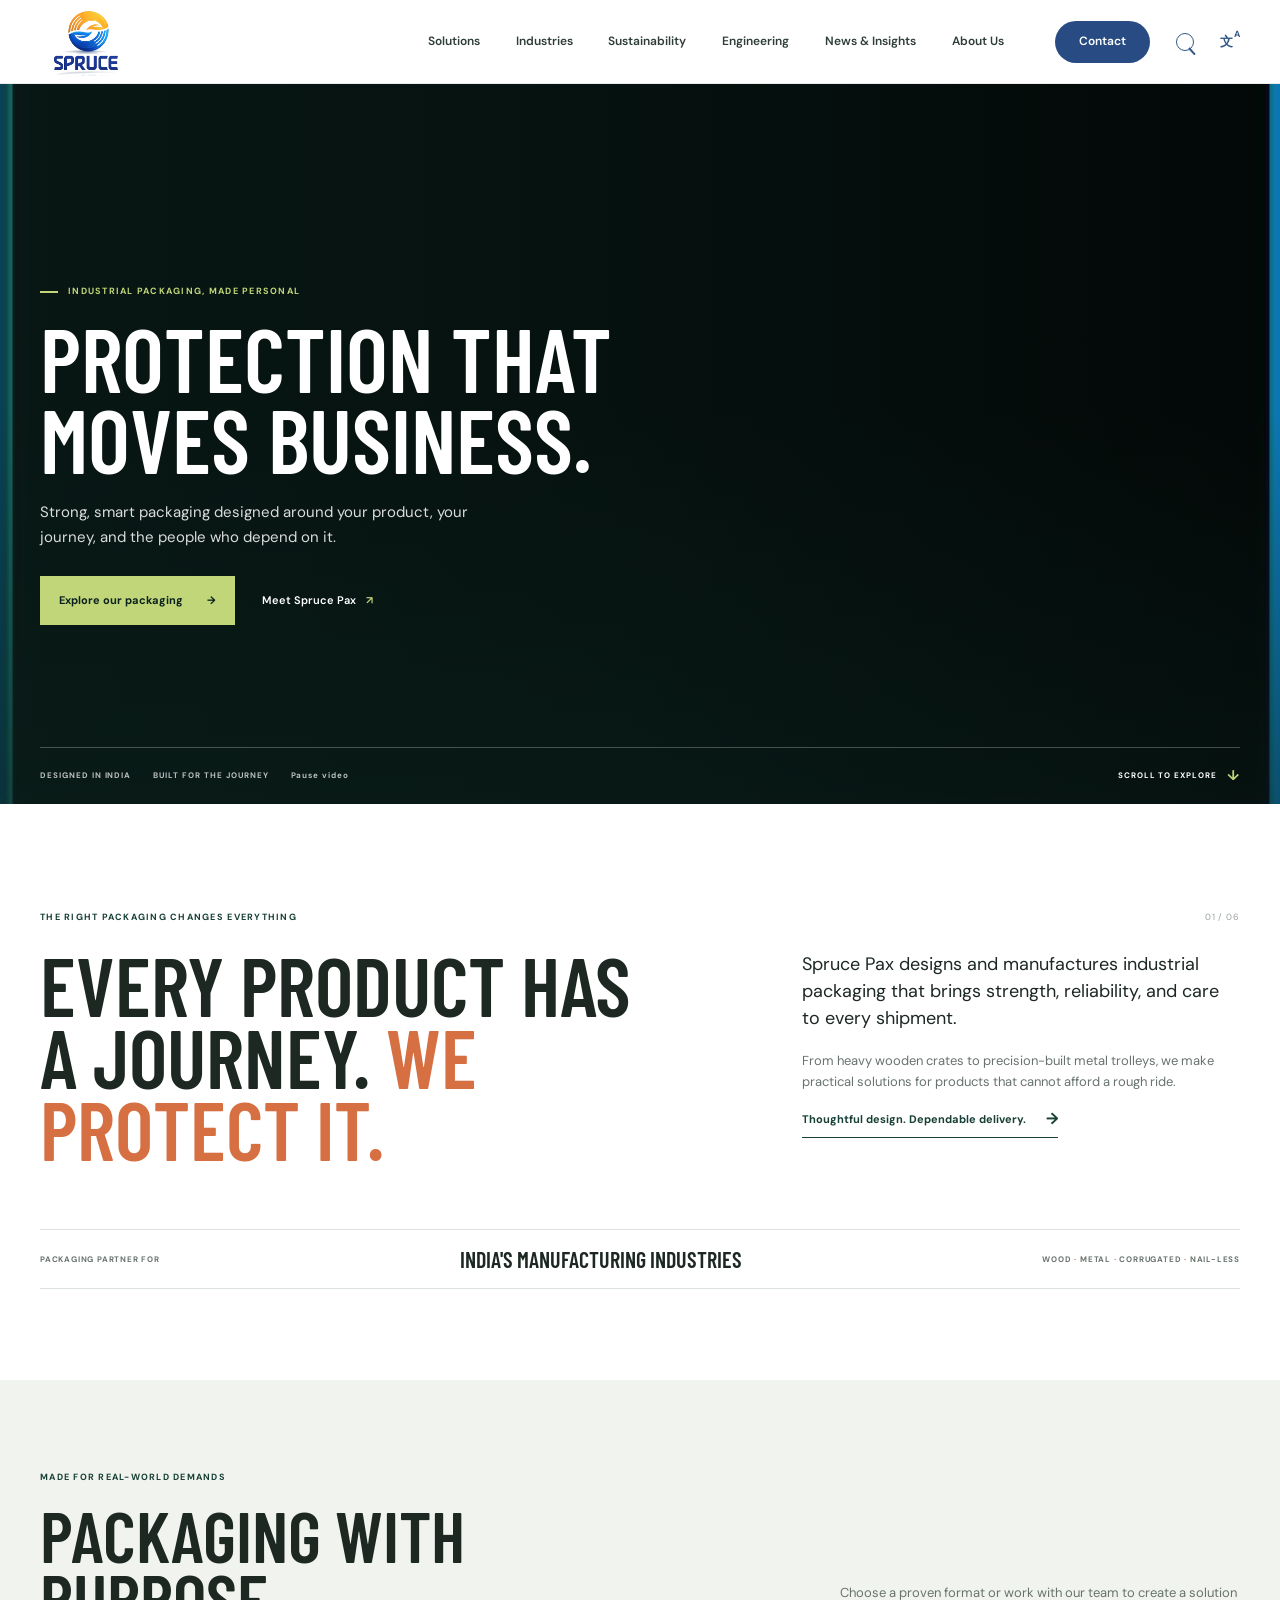
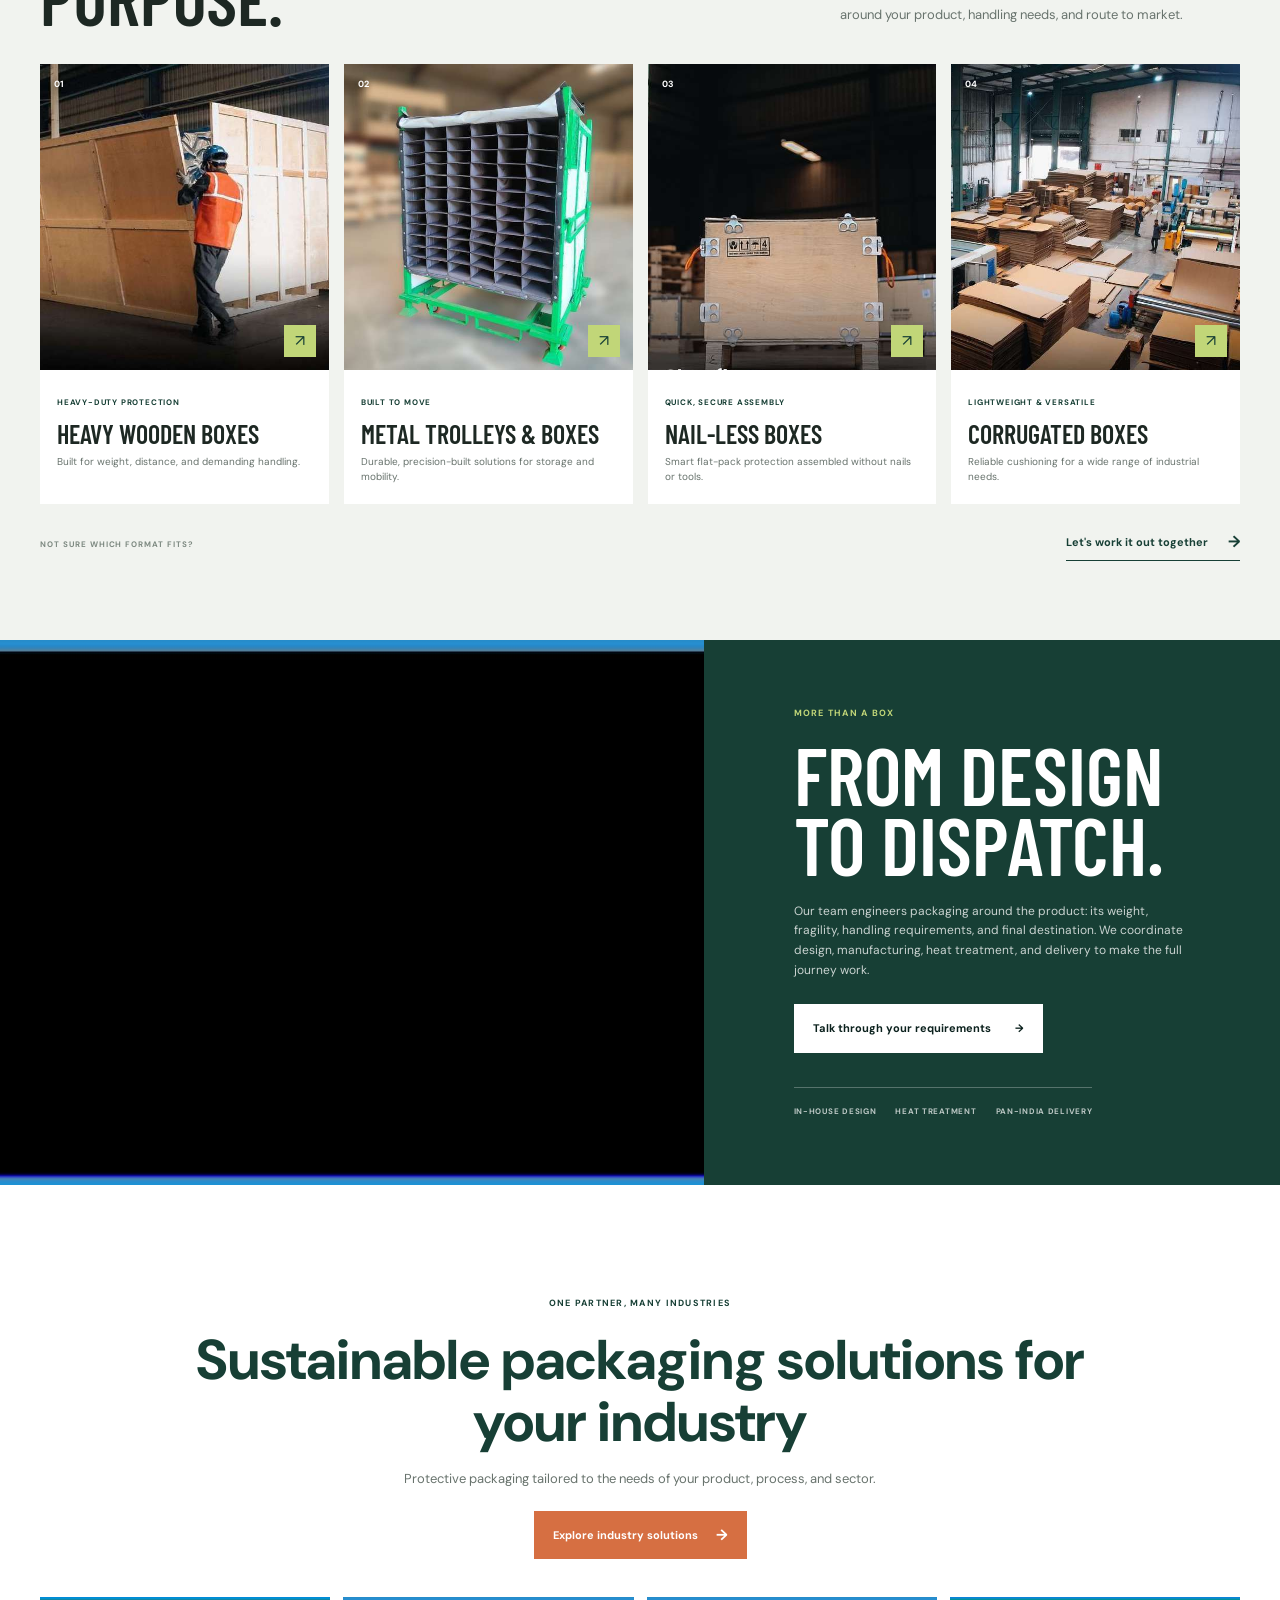
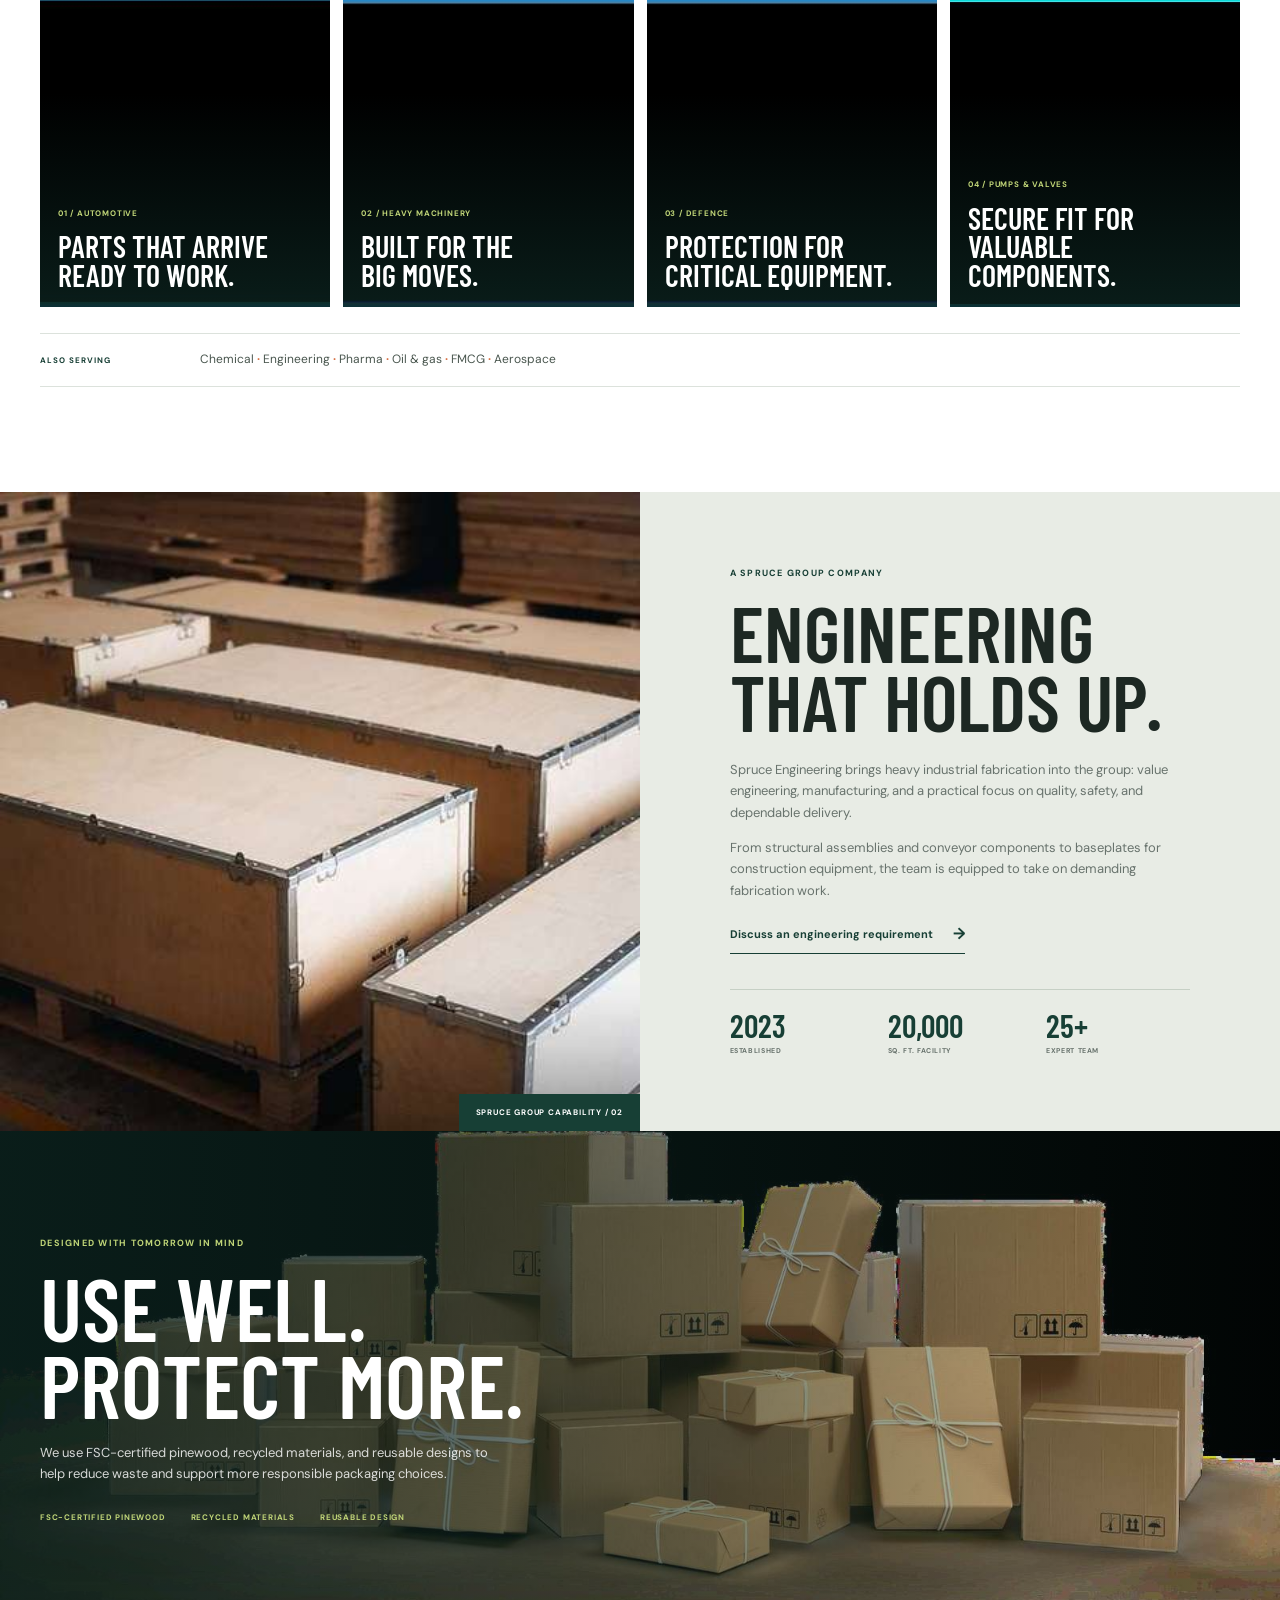
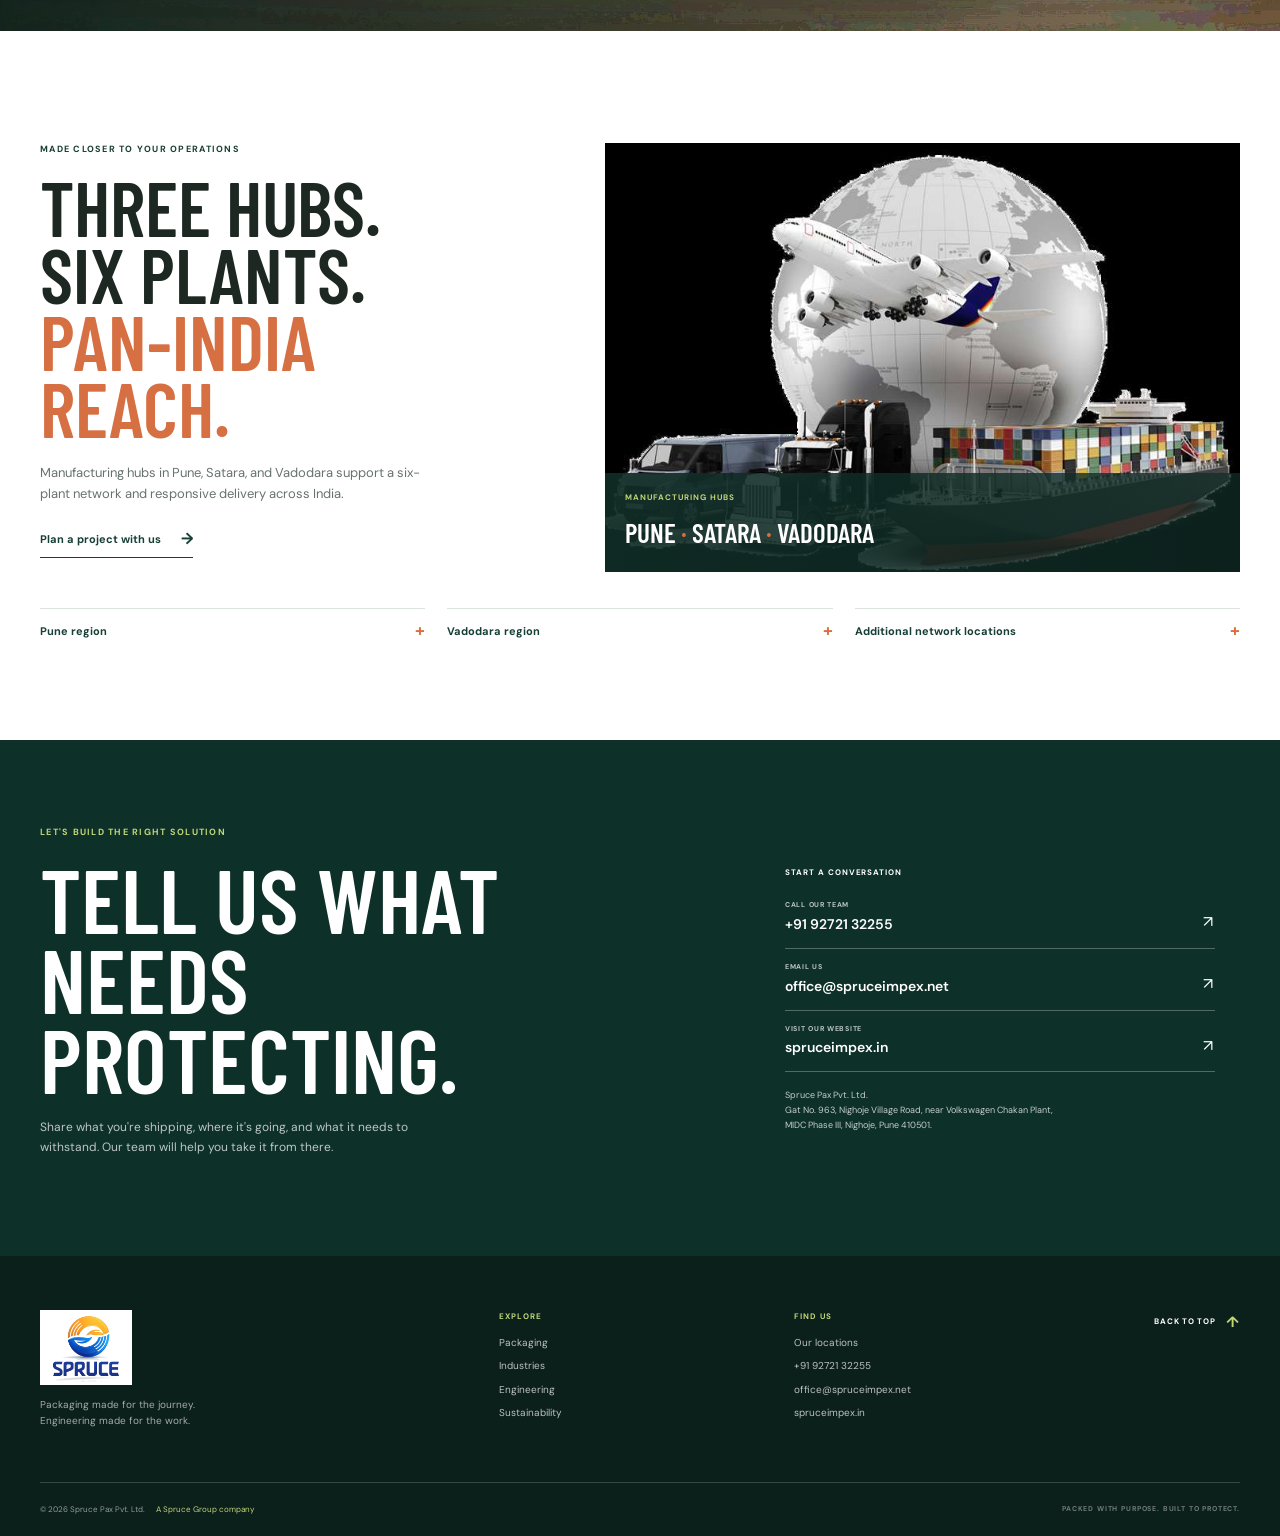
==== commit b18bd92d: "Add licensed packaging video hero" ====
--- a/index.html
+++ b/index.html
@@ -29,6 +29,7 @@
     <main id="top">
       <section class="hero" aria-labelledby="hero-title">
         <img class="hero-image" src="assets/metal-packaging-1.jpg" alt="Industrial packaging in a manufacturing facility" fetchpriority="high">
+        <video class="hero-video" muted loop playsinline preload="metadata" poster="assets/metal-packaging-1.jpg" aria-hidden="true" tabindex="-1"><source src="assets/packaging-line.mp4" type="video/mp4"></video>
         <div class="hero-overlay"></div>
         <div class="hero-content shell">
           <p class="eyebrow eyebrow-light"><span></span> INDUSTRIAL PACKAGING, MADE PERSONAL</p>
@@ -36,7 +37,7 @@
           <p class="hero-copy">Strong, smart packaging designed around your product, your journey, and the people who depend on it.</p>
           <div class="hero-actions"><a class="button button-lime" href="#products">Explore our packaging <span aria-hidden="true">&#8594;</span></a><a class="hero-text-link" href="#about">Meet Spruce Pax <span aria-hidden="true">&#8599;</span></a></div>
         </div>
-        <div class="hero-foot shell"><span>DESIGNED IN INDIA</span><span>BUILT FOR THE JOURNEY</span><a href="#products" aria-label="Scroll to packaging">SCROLL TO EXPLORE <b aria-hidden="true">&#8595;</b></a></div>
+        <div class="hero-foot shell"><span>DESIGNED IN INDIA</span><span>BUILT FOR THE JOURNEY</span><button class="hero-video-toggle" type="button" aria-label="Pause background video">Pause video</button><a href="#products" aria-label="Scroll to packaging">SCROLL TO EXPLORE <b aria-hidden="true">&#8595;</b></a></div>
       </section>
 
       <section class="intro-section shell" id="about">
--- a/styles.css
+++ b/styles.css
@@ -51,10 +51,12 @@
 .language-panel > span { display: block; border: 0; color: var(--forest); font-weight: 700; }
 .menu-toggle { display: none; }
 .hero { position: relative; display: flex; min-height: 610px; height: min(720px, calc(100svh - 84px)); flex-direction: column; justify-content: center; overflow: hidden; color: white; background: var(--forest-dark); }
-.hero-image, .hero-overlay { position: absolute; inset: 0; width: 100%; height: 100%; }
-.hero-image { object-fit: cover; object-position: center 52%; animation: hero-scale 1.2s ease-out both; }
-.hero-overlay { background: linear-gradient(90deg, rgb(11 33 29 / 88%) 0%, rgb(14 44 38 / 68%) 40%, rgb(14 44 38 / 17%) 100%), linear-gradient(0deg, rgb(8 27 23 / 55%), transparent 45%); }
-.hero-content { position: relative; z-index: 1; padding-top: 22px; animation: enter .7s .12s both; }
+.hero-image, .hero-video, .hero-overlay { position: absolute; inset: 0; width: 100%; height: 100%; }
+.hero-image, .hero-video { object-fit: cover; object-position: center 52%; }
+.hero-image { z-index: 0; animation: hero-scale 1.2s ease-out both; }
+.hero-video { z-index: 0; }
+.hero-overlay { z-index: 1; background: linear-gradient(90deg, rgb(11 33 29 / 69%) 0%, rgb(14 44 38 / 40%) 48%, rgb(14 44 38 / 18%) 100%), linear-gradient(0deg, rgb(8 27 23 / 45%), transparent 55%); }
+.hero-content { position: relative; z-index: 2; padding-top: 22px; animation: enter .7s .12s both; }
 .eyebrow { display: flex; align-items: center; gap: 10px; margin: 0 0 19px; color: var(--forest); font-size: 9px; font-weight: 700; letter-spacing: .14em; line-height: 1.4; }
 .eyebrow-light { color: var(--leaf); }
 .eyebrow > span { width: 18px; height: 2px; background: currentColor; }
@@ -69,7 +71,9 @@
 .button-lime:hover { background: white; }
 .hero-text-link { color: white; font-size: 11px; font-weight: 600; }
 .hero-text-link span { margin-left: 7px; color: var(--leaf); }
-.hero-foot { position: absolute; right: 0; bottom: 0; left: 0; z-index: 1; display: flex; min-height: 57px; align-items: center; gap: 26px; border-top: 1px solid rgb(255 255 255 / 25%); color: rgb(255 255 255 / 73%); font-size: 8px; font-weight: 700; letter-spacing: .12em; }
+.hero-foot { position: absolute; right: 0; bottom: 0; left: 0; z-index: 2; display: flex; min-height: 57px; align-items: center; gap: 22px; border-top: 1px solid rgb(255 255 255 / 25%); color: rgb(255 255 255 / 73%); font-size: 8px; font-weight: 700; letter-spacing: .12em; }
+.hero-video-toggle { padding: 0; border: 0; color: inherit; background: transparent; font-size: inherit; font-weight: inherit; letter-spacing: inherit; text-transform: inherit; cursor: pointer; }
+.hero-video-toggle:hover { color: white; }
 .hero-foot a { display: flex; align-items: center; gap: 10px; margin-left: auto; color: white; }
 .hero-foot b { color: var(--leaf); font-size: 14px; }
 .intro-section { padding-block: 106px 91px; }
@@ -242,8 +246,11 @@
   .hero-content { padding-top: 10px; }
   .hero h1 { font-size: clamp(38px, 13vw, 76px); }
   .hero-copy { max-width: 360px; font-size: 13px; }
-  .hero-foot { min-height: 48px; gap: 13px; font-size: 6px; }
-  .hero-foot a { gap: 5px; }
+  .hero-foot { display: grid; min-height: 52px; grid-template-columns: 1fr auto; grid-template-rows: repeat(2, auto); gap: 4px 12px; align-content: center; font-size: 6px; }
+  .hero-foot > span:first-child { grid-column: 1; grid-row: 1; }
+  .hero-foot > span:nth-child(2) { grid-column: 1; grid-row: 2; }
+  .hero-video-toggle { grid-column: 2; grid-row: 1; justify-self: end; }
+  .hero-foot a { grid-column: 2; grid-row: 2; gap: 5px; margin-left: 0; }
   .intro-section { padding-block: 68px 60px; }
   .intro-kicker { margin-bottom: 20px; }
   .intro-kicker .eyebrow { max-width: 245px; font-size: 8px; }
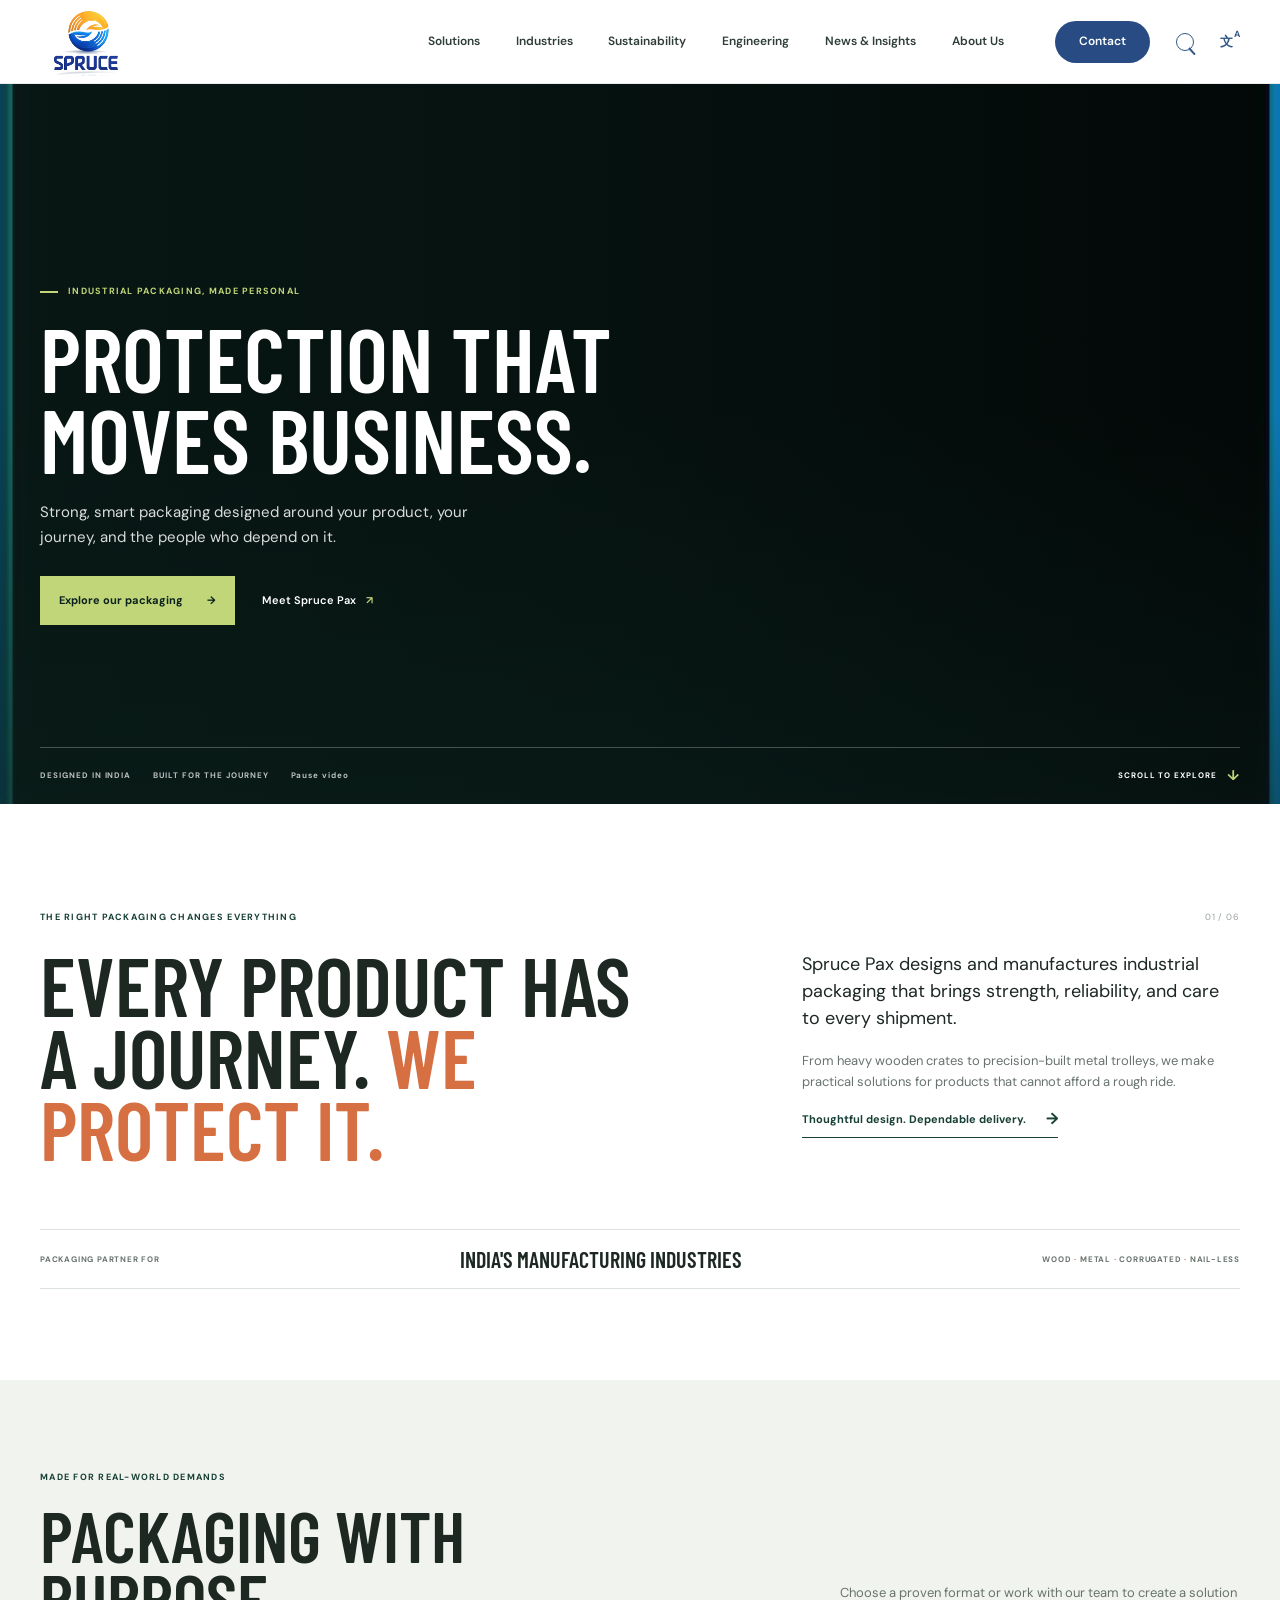
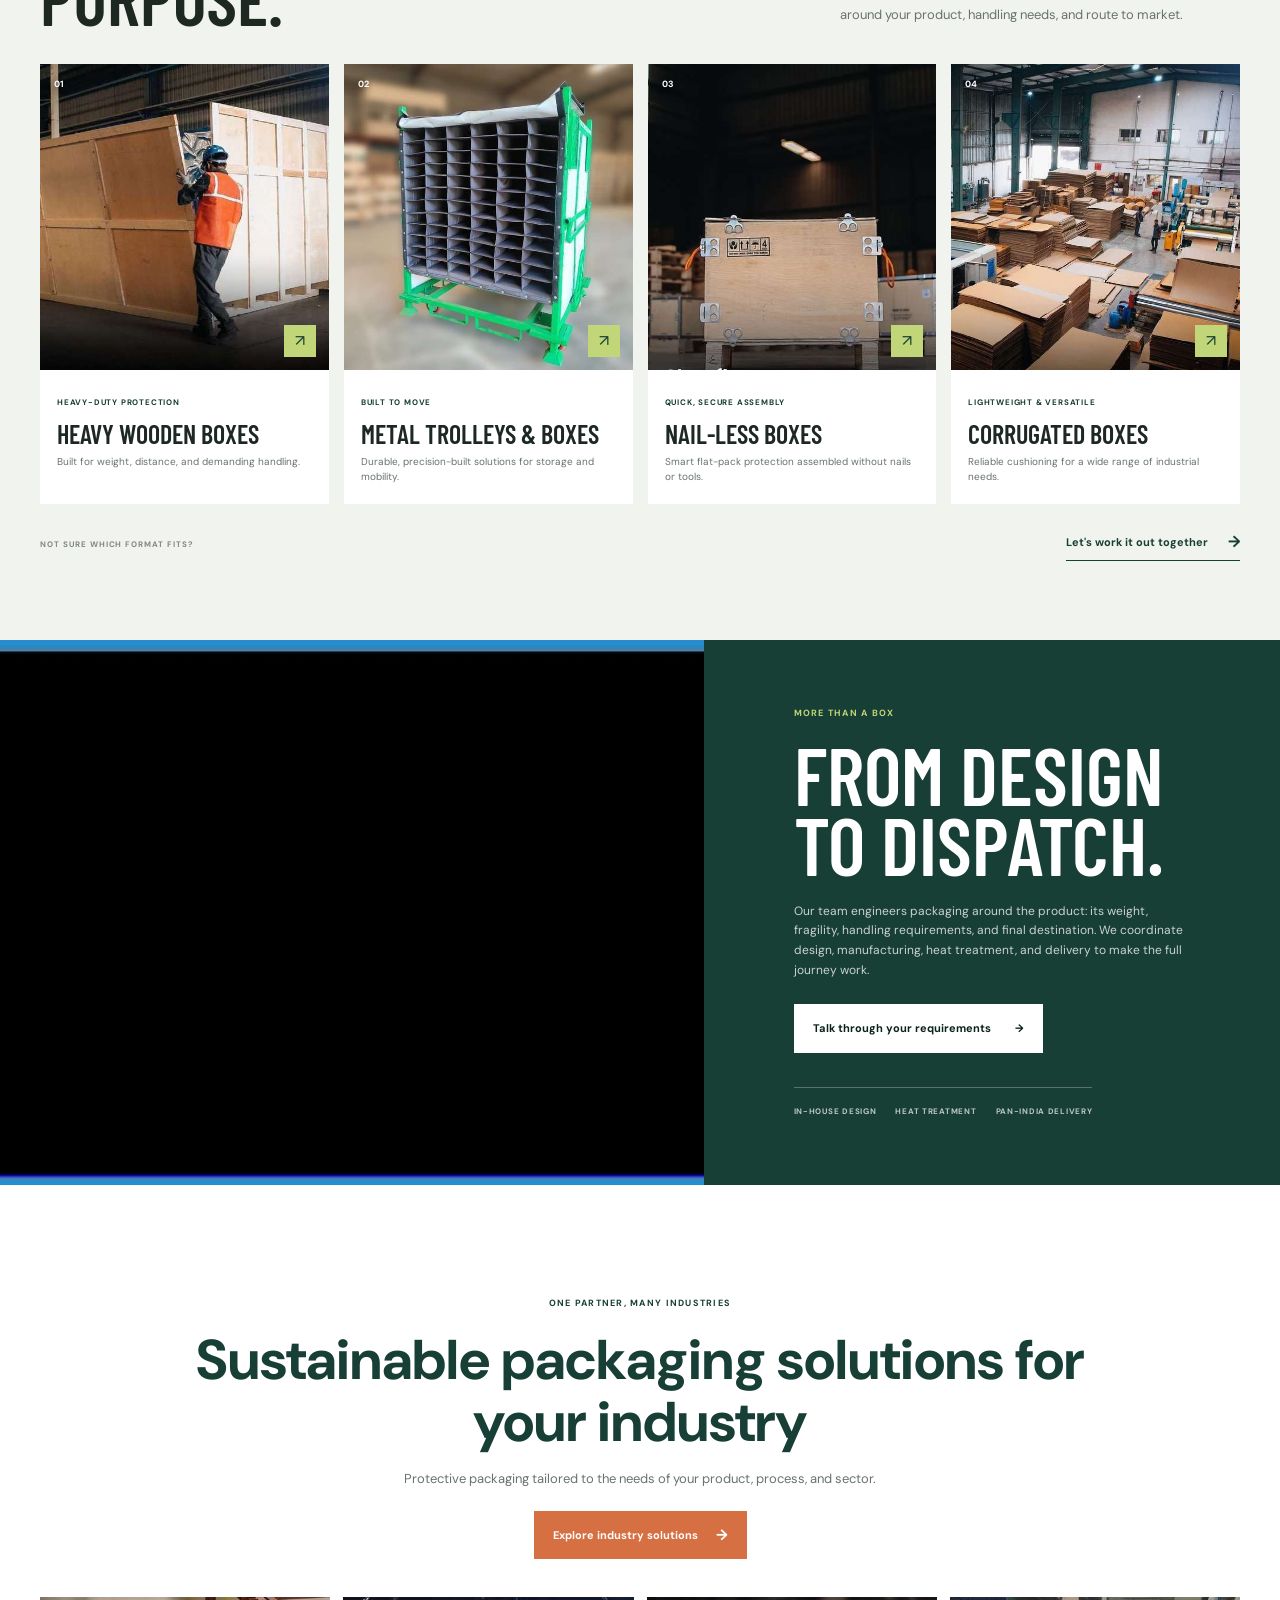
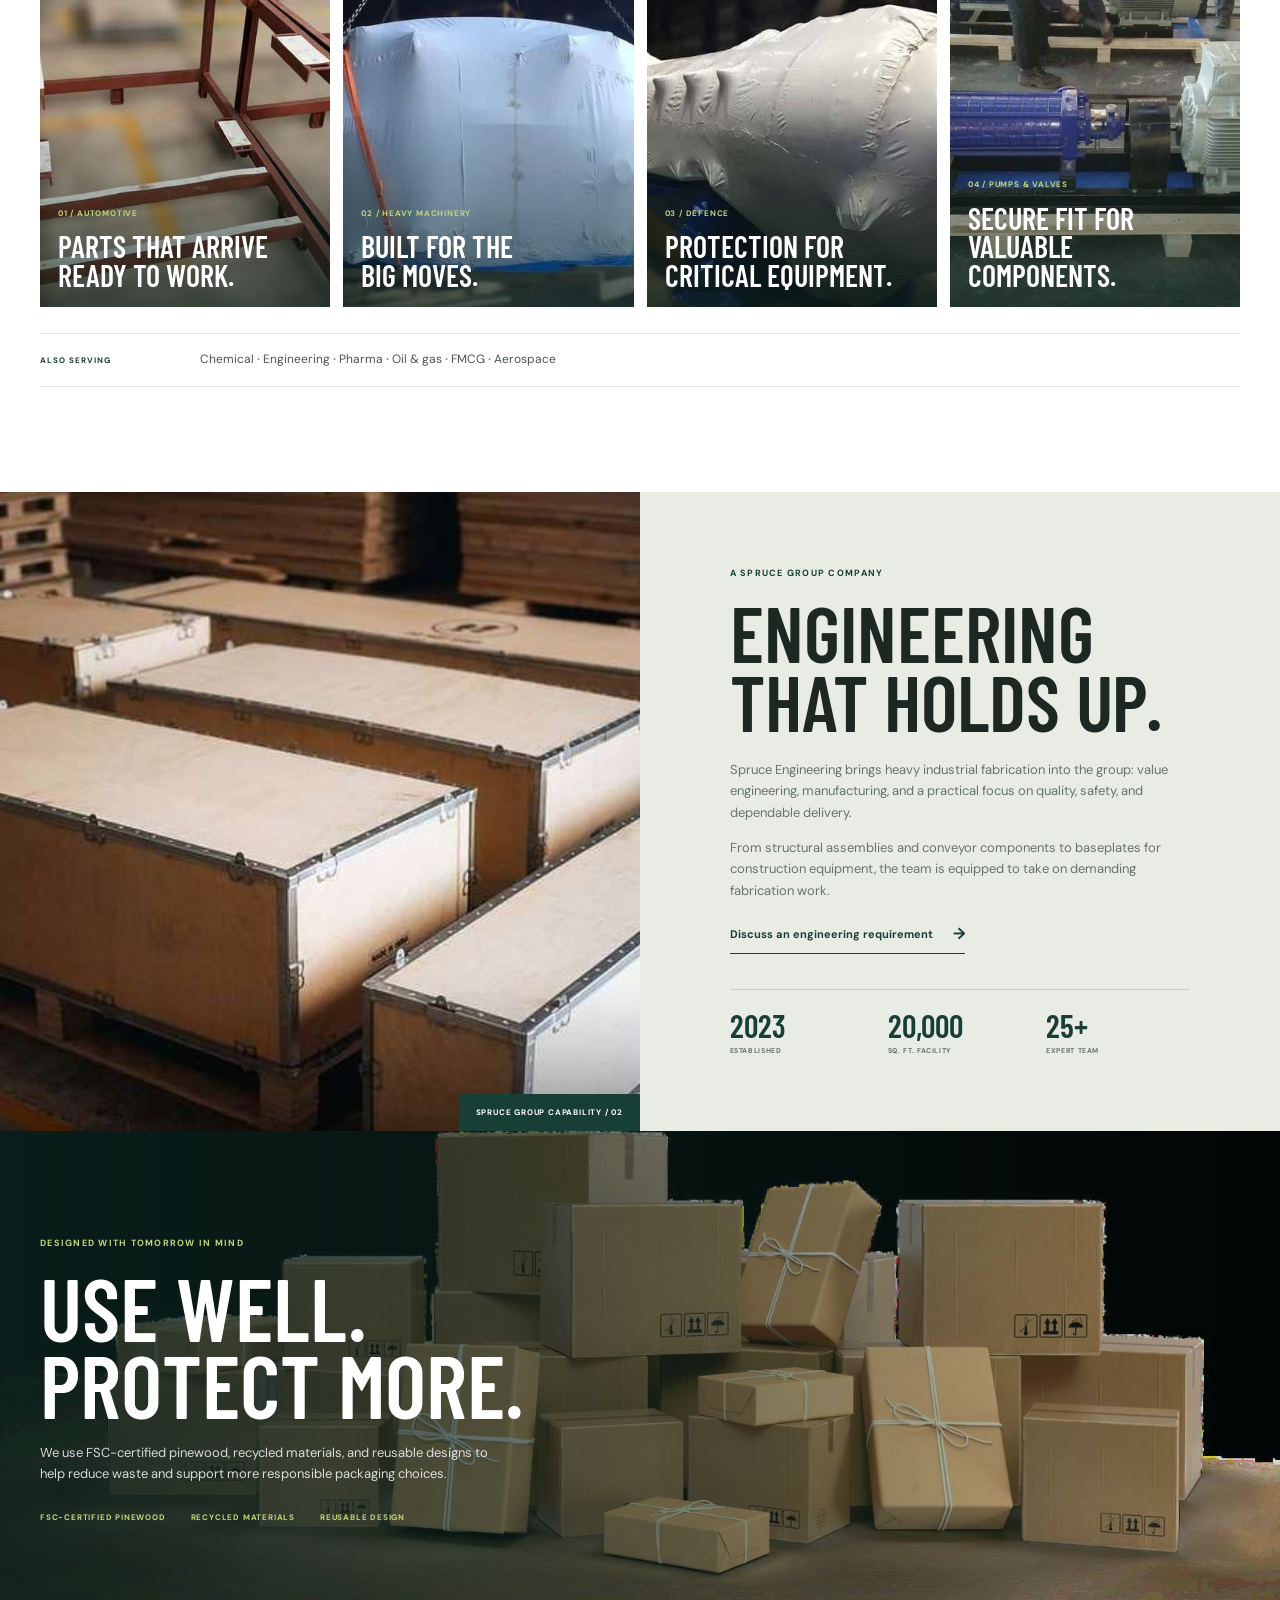
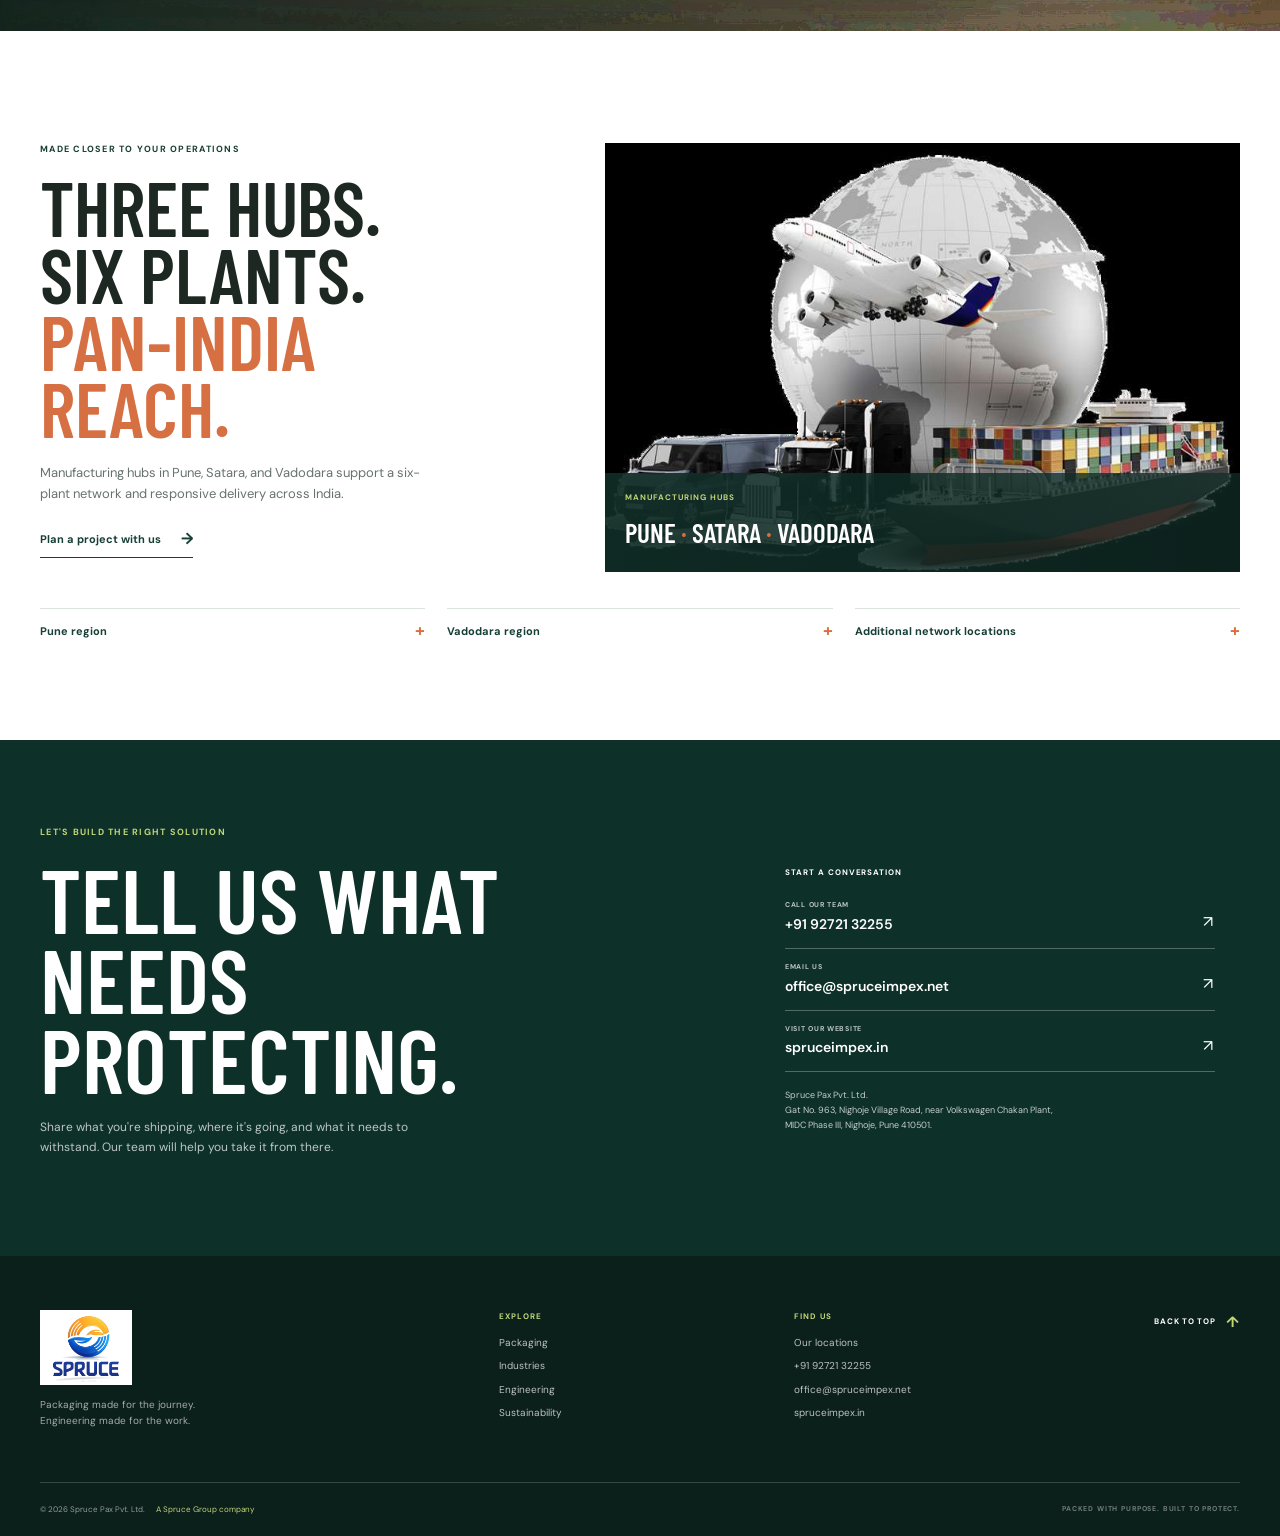
==== commit d0ec4149: "Replace dark industry card photos" ====
--- a/index.html
+++ b/index.html
@@ -63,17 +63,17 @@
       </section>
 
       <section class="capability-band">
-        <div class="capability-image"><img src="assets/automation-packaging.jpg" alt="Industrial packaging for automation equipment" loading="lazy"></div>
+        <div class="capability-image"><img src="assets/automation-packaging.jpg" alt="Industrial packaging for automation equipment" loading="lazy"><video class="capability-video" muted loop playsinline preload="none" poster="assets/automation-packaging.jpg" aria-hidden="true" tabindex="-1"><source src="assets/capability-shipping.mp4" type="video/mp4"></video></div>
         <div class="capability-content"><p class="eyebrow eyebrow-light">MORE THAN A BOX</p><h2>From design<br>to dispatch.</h2><p>Our team engineers packaging around the product: its weight, fragility, handling requirements, and final destination. We coordinate design, manufacturing, heat treatment, and delivery to make the full journey work.</p><a class="button button-light" href="#contact">Talk through your requirements <span aria-hidden="true">&#8594;</span></a><div class="capability-tags"><span>IN-HOUSE DESIGN</span><span>HEAT TREATMENT</span><span>PAN-INDIA DELIVERY</span></div></div>
       </section>
 
       <section class="industries-section shell" id="industries">
         <div class="industry-intro"><p class="eyebrow">ONE PARTNER, MANY INDUSTRIES</p><h2>Sustainable packaging solutions for your industry</h2><p>Protective packaging tailored to the needs of your product, process, and sector.</p><a class="industry-cta" href="#industry-cards">Explore industry solutions <span aria-hidden="true">&#8594;</span></a></div>
         <div class="industry-grid" id="industry-cards">
-          <article class="industry-card"><img src="assets/metal-packaging-1.jpg" alt="Protective industrial packaging" loading="lazy"><div><span>01 / AUTOMOTIVE</span><h3>Parts that arrive<br>ready to work.</h3></div></article>
-          <article class="industry-card"><img src="assets/heavy-machine-packaging.jpg" alt="Heavy machine packaging and skid" loading="lazy"><div><span>02 / HEAVY MACHINERY</span><h3>Built for the<br>big moves.</h3></div></article>
-          <article class="industry-card"><img src="assets/defence-packaging.jpg" alt="Protective packaging for sensitive equipment" loading="lazy"><div><span>03 / DEFENCE</span><h3>Protection for<br>critical equipment.</h3></div></article>
-          <article class="industry-card"><img src="assets/metal-packaging-2.jpg" alt="Industrial metal packaging application" loading="lazy"><div><span>04 / PUMPS &amp; VALVES</span><h3>Secure fit for<br>valuable components.</h3></div></article>
+          <article class="industry-card"><img src="assets/industry-automotive.jpg" alt="Industrial metal packaging from the Spruce Pax portfolio" loading="lazy"><div><span>01 / AUTOMOTIVE</span><h3>Parts that arrive<br>ready to work.</h3></div></article>
+          <article class="industry-card"><img src="assets/industry-machinery.jpg" alt="Heavy machinery packaging application" loading="lazy"><div><span>02 / HEAVY MACHINERY</span><h3>Built for the<br>big moves.</h3></div></article>
+          <article class="industry-card"><img src="assets/industry-defence.jpg" alt="Protective packaging for defence and aerospace equipment" loading="lazy"><div><span>03 / DEFENCE</span><h3>Protection for<br>critical equipment.</h3></div></article>
+          <article class="industry-card"><img src="assets/industry-pumps-valves.jpg" alt="Packaging for pumps and industrial components" loading="lazy"><div><span>04 / PUMPS &amp; VALVES</span><h3>Secure fit for<br>valuable components.</h3></div></article>
         </div>
         <div class="industry-list"><span>ALSO SERVING</span><p>Chemical <b>·</b> Engineering <b>·</b> Pharma <b>·</b> Oil &amp; gas <b>·</b> FMCG <b>·</b> Aerospace</p></div>
       </section>
--- a/styles.css
+++ b/styles.css
@@ -112,8 +112,9 @@
 .product-bottom { display: flex; align-items: center; justify-content: space-between; margin-top: 25px; }
 .product-bottom > span { color: #7d8981; font-size: 8px; font-weight: 700; letter-spacing: .12em; }
 .capability-band { display: grid; min-height: 540px; grid-template-columns: 1.1fr .9fr; color: white; background: var(--forest); }
-.capability-image { min-height: 540px; overflow: hidden; background: #39473e; }
-.capability-image img { width: 100%; height: 100%; object-fit: cover; }
+.capability-image { position: relative; min-height: 540px; overflow: hidden; background: #39473e; }
+.capability-image img, .capability-video { position: absolute; inset: 0; width: 100%; height: 100%; object-fit: cover; object-position: center; }
+.capability-video { z-index: 1; }
 .capability-content { display: flex; flex-direction: column; align-items: flex-start; justify-content: center; padding: 67px clamp(38px, 7vw, 104px); }
 .capability-content h2 { margin-bottom: 22px; font-size: clamp(58px, 6.5vw, 80px); }
 .capability-content > p:not(.eyebrow) { max-width: 420px; margin-bottom: 23px; color: rgb(255 255 255 / 77%); font-size: 12px; }
@@ -131,10 +132,10 @@
 .industry-cta span { font-size: 15px; }
 .industry-grid { display: grid; grid-template-columns: repeat(4, minmax(0, 1fr)); gap: 13px; }
 .industry-card { position: relative; min-height: 310px; overflow: hidden; color: white; background: var(--forest-dark); }
-.industry-card::after { position: absolute; inset: 0; background: linear-gradient(0deg, rgb(11 33 29 / 86%), transparent 69%); content: ""; }
-.industry-card img { position: absolute; inset: 0; width: 100%; height: 100%; object-fit: cover; transition: transform .5s; }
+.industry-card::after { position: absolute; z-index: 1; inset: 0; background: linear-gradient(0deg, rgb(11 33 29 / 72%), transparent 63%); content: ""; }
+.industry-card img { position: absolute; z-index: 0; inset: 0; width: 100%; height: 100%; object-fit: cover; transition: transform .5s; }
 .industry-card:hover img { transform: scale(1.045); }
-.industry-card > div { position: absolute; z-index: 1; right: 18px; bottom: 18px; left: 18px; }
+.industry-card > div { position: absolute; z-index: 2; right: 18px; bottom: 18px; left: 18px; }
 .industry-card span { color: var(--leaf); font-size: 8px; font-weight: 700; letter-spacing: .1em; }
 .industry-card h3 { margin: 9px 0 0; font-family: var(--display); font-size: 30px; font-weight: 600; line-height: .95; text-transform: uppercase; }
 .industry-list { display: grid; grid-template-columns: 140px 1fr; gap: 20px; align-items: center; margin-top: 26px; padding: 16px 0; border-top: 1px solid var(--line); border-bottom: 1px solid var(--line); }
